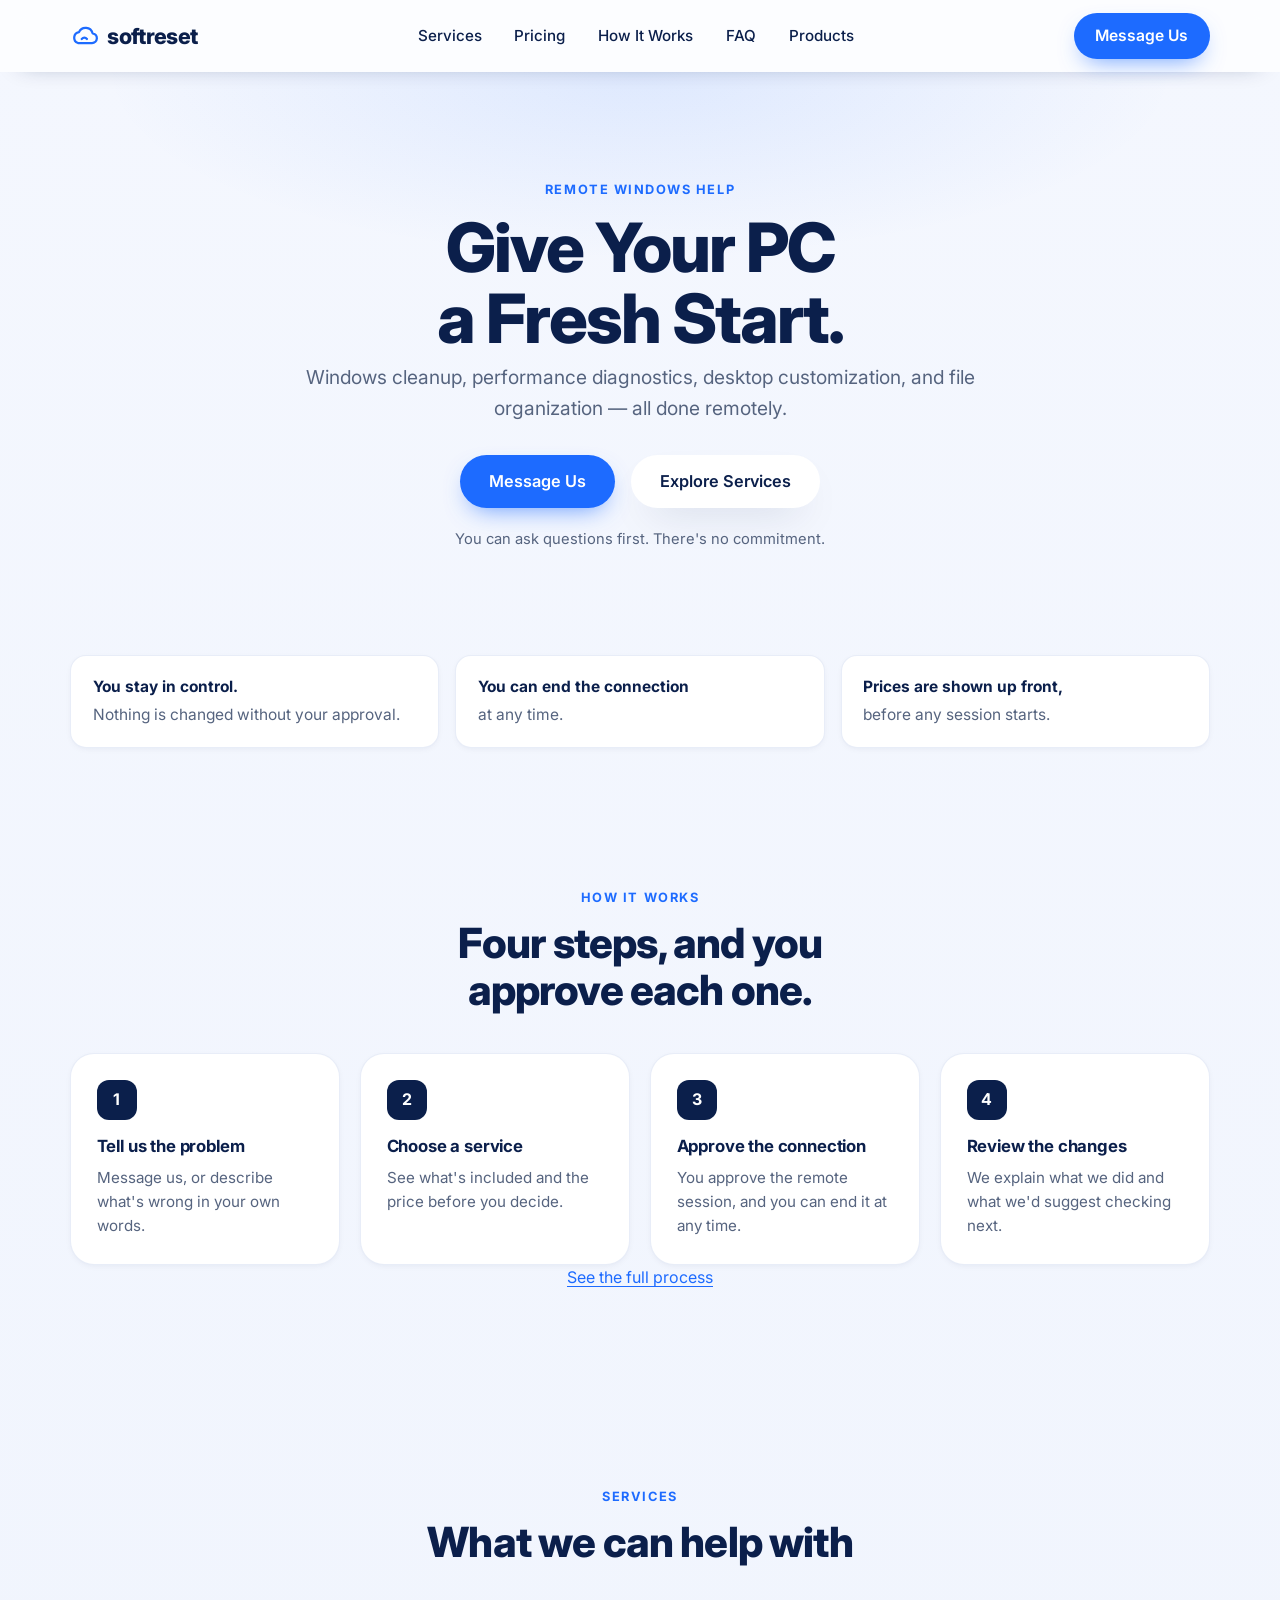
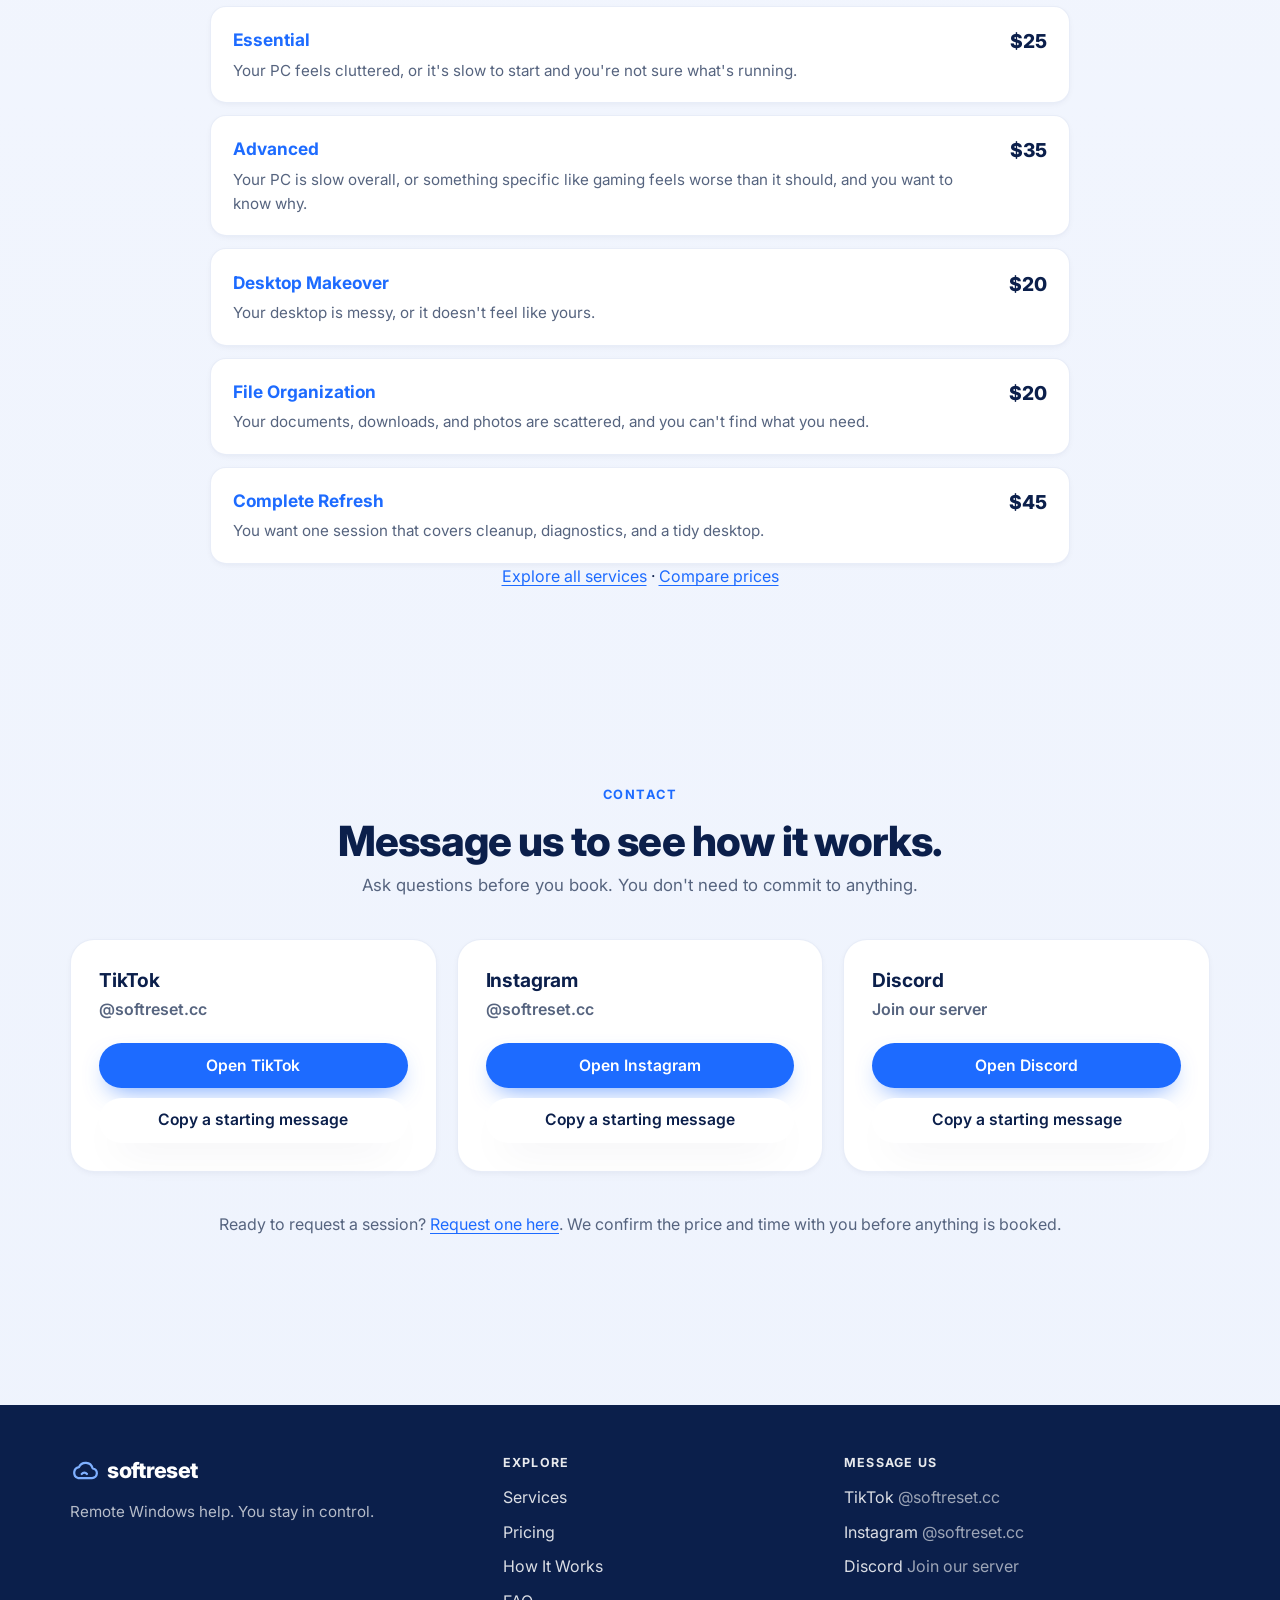
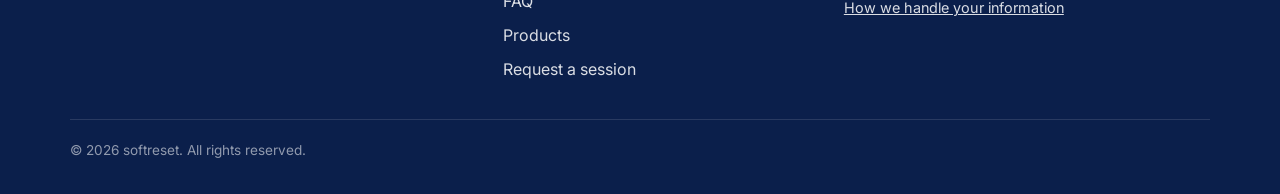
==== index.html @ 60536514 "Add softreset website (static site, pre-launch) Static HTML, CSS, and vanilla JS site with no build " ====
<!DOCTYPE html>
<html lang="en">
<head>
  <meta charset="UTF-8" />
  <meta name="viewport" content="width=device-width, initial-scale=1.0" />
  <title>softreset — Windows Cleanup and Remote PC Help</title>
  <meta name="description" content="Remote Windows cleanup, performance diagnostics, desktop customization, and file organization. You approve every change, and prices are shown before any session." />
  <link rel="canonical" href="https://softreset.cc/" />
  <meta property="og:type" content="website" />
  <meta property="og:title" content="softreset — Windows Cleanup and Remote PC Help" />
  <meta property="og:description" content="Remote Windows cleanup, performance diagnostics, desktop customization, and file organization. You stay in control." />
  <meta property="og:url" content="https://softreset.cc/" />
  <link rel="icon" href="data:image/svg+xml,%3Csvg xmlns='http://www.w3.org/2000/svg' viewBox='0 0 32 32'%3E%3Cpath d='M8.5 23.5h15a5.2 5.2 0 0 0 .6-10.36A7.7 7.7 0 0 0 9.6 11.9a6 6 0 0 0-1.1 11.6Z' fill='none' stroke='%231D6BFF' stroke-width='2.4' stroke-linejoin='round'/%3E%3C/svg%3E" />
  <link rel="preconnect" href="https://fonts.googleapis.com" />
  <link rel="preconnect" href="https://fonts.gstatic.com" crossorigin />
  <link href="https://fonts.googleapis.com/css2?family=Inter:wght@400;500;600;650;700;800&display=swap" rel="stylesheet" />
  <link rel="stylesheet" href="assets/css/styles.css" />
</head>
<body data-page="home">
  <a class="skip-link" href="#main">Skip to content</a>

  <div id="site-header">
    <noscript><nav class="noscript-links" aria-label="Main"><a href="index.html">Home</a> <a href="services.html">Services</a> <a href="pricing.html">Pricing</a> <a href="how-it-works.html">How It Works</a> <a href="faq.html">FAQ</a> <a href="products.html">Products</a> <a href="contact.html">Contact</a></nav></noscript>
  </div>

  <main id="main">
    <!-- ============ HERO ============ -->
    <section class="hero" id="top">
      <div class="container hero-inner">
        <p class="eyebrow">Remote Windows help</p>
        <h1 id="hero-title">Give Your PC a Fresh Start.</h1>
        <p class="lead">Windows cleanup, performance diagnostics, desktop customization, and file organization — all done remotely.</p>
        <div class="hero-ctas">
          <a class="btn btn-primary btn-lg" href="contact.html" data-track="cta_message_us">Message Us</a>
          <a class="btn btn-ghost btn-lg" href="services.html" data-track="cta_explore_services">Explore Services</a>
        </div>
        <p class="hero-note">You can ask questions first. There's no commitment.</p>
      </div>
    </section>

    <!-- ============ TRUST STATEMENTS ============ -->
    <section class="section-tight" aria-label="Our promises">
      <div class="container">
        <ul class="trust-row">
          <li><strong>You stay in control.</strong> Nothing is changed without your approval.</li>
          <li><strong>You can end the connection</strong> at any time.</li>
          <li><strong>Prices are shown up front,</strong> before any session starts.</li>
        </ul>
      </div>
    </section>

    <!-- ============ PROCESS ============ -->
    <section class="section" aria-labelledby="process-title">
      <div class="container">
        <div class="section-head">
          <span class="eyebrow">How it works</span>
          <h2 id="process-title">Four steps, and you approve each one.</h2>
        </div>
        <ol class="step-row">
          <li><span class="num">1</span><h3>Tell us the problem</h3><p>Message us, or describe what's wrong in your own words.</p></li>
          <li><span class="num">2</span><h3>Choose a service</h3><p>See what's included and the price before you decide.</p></li>
          <li><span class="num">3</span><h3>Approve the connection</h3><p>You approve the remote session, and you can end it at any time.</p></li>
          <li><span class="num">4</span><h3>Review the changes</h3><p>We explain what we did and what we'd suggest checking next.</p></li>
        </ol>
        <p class="center"><a href="how-it-works.html">See the full process</a></p>
      </div>
    </section>

    <!-- ============ SERVICES OVERVIEW ============ -->
    <section class="section" aria-labelledby="services-title">
      <div class="container narrow">
        <div class="section-head">
          <span class="eyebrow">Services</span>
          <h2 id="services-title">What we can help with</h2>
        </div>
        <ul class="service-list" id="home-services"></ul>
        <p class="center"><a href="services.html">Explore all services</a> · <a href="pricing.html">Compare prices</a></p>
      </div>
    </section>

    <!-- ============ REVIEWS (hidden until consented reviews exist) ============ -->
    <section class="section" id="reviews" aria-labelledby="reviews-title" hidden>
      <div class="container">
        <div class="section-head">
          <span class="eyebrow">Customer feedback</span>
          <h2 id="reviews-title">What customers said</h2>
          <p>We publish reviews only with the customer's consent. If a session was free or discounted in exchange for feedback, we say so, and we ask for honest feedback, not positive feedback.</p>
        </div>
        <div class="review-grid" id="review-list"></div>
      </div>
    </section>

    <!-- ============ CONTACT ============ -->
    <section class="section" id="contact" aria-labelledby="contact-title">
      <div class="container">
        <div class="section-head">
          <span class="eyebrow">Contact</span>
          <h2 id="contact-title">Message us to see how it works.</h2>
          <p>Ask questions before you book. You don't need to commit to anything.</p>
        </div>
        <div class="channel-grid" data-render="channels"></div>
        <p class="copy-status" id="copy-status" aria-live="polite"></p>
        <p class="center muted">Ready to request a session? <a href="book.html">Request one here</a>. We confirm the price and time with you before anything is booked.</p>
      </div>
    </section>
  </main>

  <div id="site-footer"></div>

  <script src="assets/js/config.js"></script>
  <script src="assets/js/common.js"></script>
  <script src="assets/js/site.js"></script>
</body>
</html>
---- assets/css/styles.css ----
/* ==========================================================
   softreset — styles
   Plain CSS, no build step. Sections follow the order the
   pages use them: base, buttons, header, content, booking,
   products, footer, responsive rules, accessibility rules.
   ========================================================== */

:root {
  --navy: #0b1f4b;
  --navy-soft: #24396b;
  --blue: #1d6bff;
  --blue-dark: #1556d6;
  --blue-tint: #e8f0ff;
  --bg: #eef3fd;
  --surface: #ffffff;
  --muted: #56647f;
  --line: #d9e2f4;
  --success-bg: #e6f7ee;
  --success-ink: #14532d;
  --success-line: #b7e4c7;
  --warn-ink: #7a4a00;
  --danger: #b42318;
  --radius-lg: 24px;
  --radius-md: 16px;
  --shadow-sm: 0 2px 8px -4px rgba(11, 31, 75, 0.12);
  --shadow-md: 0 18px 40px -20px rgba(11, 31, 75, 0.25);
  --font: "Inter", system-ui, -apple-system, "Segoe UI", Roboto, Helvetica, Arial, sans-serif;
  /* Motion vocabulary. Ease-out for things entering or responding; ease-in-out for things moving between places. */
  --ease-out: cubic-bezier(0.23, 1, 0.32, 1);
  --ease-in-out: cubic-bezier(0.77, 0, 0.175, 1);
}

/* ---------- Base ---------- */

*,
*::before,
*::after {
  box-sizing: border-box;
}

[hidden] {
  display: none !important;
}

html {
  scroll-behavior: smooth;
  scroll-padding-top: 96px;
}

body {
  margin: 0;
  min-height: 100vh;
  font-family: var(--font);
  color: var(--navy);
  line-height: 1.6;
  -webkit-font-smoothing: antialiased;
  font-optical-sizing: auto;
  background:
    radial-gradient(1200px 600px at 50% -10%, #ffffff 0%, transparent 60%),
    linear-gradient(180deg, #f4f7fe 0%, var(--bg) 100%);
}

img,
svg {
  display: block;
  max-width: 100%;
}

a {
  color: inherit;
}

main a:not(.btn) {
  color: var(--blue);
  text-underline-offset: 3px;
}

/* Tracking and leading are set per size: large type tightens, small type stays open. */
h1,
h2,
h3 {
  margin: 0 0 0.5rem;
  text-wrap: balance;
}

h1 {
  font-size: clamp(2.5rem, 6vw, 4.25rem);
  font-weight: 800;
  line-height: 1.04;
  letter-spacing: -0.03em;
}

h2 {
  font-size: clamp(1.8rem, 3.6vw, 2.6rem);
  font-weight: 800;
  line-height: 1.12;
  letter-spacing: -0.02em;
}

h3 {
  font-size: 1.2rem;
  font-weight: 700;
  line-height: 1.3;
  letter-spacing: -0.01em;
}

p {
  margin: 0 0 1rem;
}

.container {
  width: min(1140px, calc(100% - 2.5rem));
  margin-inline: auto;
}

.narrow {
  max-width: 860px;
}

.center {
  text-align: center;
}

.section {
  padding: clamp(3.5rem, 8vw, 5.5rem) 0;
}

.section-tight {
  padding: clamp(2rem, 5vw, 3rem) 0;
}

.section-head {
  text-align: center;
  max-width: 640px;
  margin: 0 auto 2.5rem;
}

.section-head p {
  color: var(--muted);
  font-size: 1.05rem;
}

.eyebrow {
  display: inline-block;
  font-size: 0.8rem;
  font-weight: 700;
  letter-spacing: 0.12em;
  text-transform: uppercase;
  color: var(--blue);
  margin-bottom: 0.75rem;
}

.lead {
  font-size: clamp(1.05rem, 1.6vw, 1.2rem);
  color: var(--muted);
  max-width: 44rem;
}

.muted {
  color: var(--muted);
}

.muted-inline {
  font-weight: 400;
  opacity: 0.7;
}

.visually-hidden {
  position: absolute !important;
  width: 1px;
  height: 1px;
  padding: 0;
  margin: -1px;
  overflow: hidden;
  clip: rect(0, 0, 0, 0);
  white-space: nowrap;
  border: 0;
}

.skip-link {
  position: absolute;
  left: -999px;
  top: 0;
  background: var(--navy);
  color: #fff;
  padding: 0.5rem 1rem;
  z-index: 100;
}

.skip-link:focus {
  left: 1rem;
  top: 1rem;
}

:focus-visible {
  outline: 3px solid rgba(29, 107, 255, 0.45);
  outline-offset: 3px;
  border-radius: 8px;
}

.noscript-links {
  display: flex;
  flex-wrap: wrap;
  gap: 0.5rem 1rem;
  padding: 1rem 1.25rem;
  background: #fff;
  border-bottom: 1px solid var(--line);
}

.noscript-links a {
  color: var(--blue);
  font-weight: 600;
}

.draft-flag {
  display: inline-block;
  padding: 0.15rem 0.55rem;
  border-radius: 6px;
  background: #fff4d1;
  color: var(--warn-ink);
  border: 1px dashed #c98a12;
  font-size: 0.82rem;
  font-weight: 700;
  letter-spacing: 0.02em;
}

/* ---------- Buttons ---------- */

.btn {
  display: inline-flex;
  align-items: center;
  justify-content: center;
  gap: 0.55rem;
  max-width: 100%;
  padding: 0.8rem 1.35rem;
  border: 0;
  border-radius: 999px;
  font: inherit;
  font-weight: 600;
  font-size: 0.98rem;
  line-height: 1.25;
  text-align: center;
  text-decoration: none;
  white-space: nowrap;
  cursor: pointer;
  transition: background 0.2s, transform 0.15s, box-shadow 0.2s;
}

/* Lift only where a real hover exists. On touch screens a tap would leave the button stuck lifted. */
@media (hover: hover) and (pointer: fine) {
  .btn:hover {
    transform: translateY(-1px);
  }
}

/* Press feedback happens on pointer-down, not on release. */
.btn:active:not(:disabled) {
  transform: scale(0.97);
  transition-duration: 0.1s;
}

.btn:disabled {
  opacity: 0.6;
  cursor: not-allowed;
  transform: none;
}

.btn-primary {
  background: var(--blue);
  color: #fff;
  box-shadow: 0 10px 24px -10px rgba(29, 107, 255, 0.7);
}

.btn-primary:hover {
  background: var(--blue-dark);
}

.btn-dark {
  background: var(--navy);
  color: #fff;
}

.btn-dark:hover {
  background: var(--navy-soft);
}

.btn-ghost {
  background: #fff;
  color: var(--navy);
  box-shadow: var(--shadow-md);
}

.btn-ghost:hover {
  box-shadow: 0 22px 44px -22px rgba(11, 31, 75, 0.35);
}

.btn-lg {
  padding: 1rem 1.8rem;
  font-size: 1.02rem;
}

.btn-block {
  width: 100%;
}

.badge {
  display: inline-block;
  background: var(--blue);
  color: #fff;
  font-size: 0.72rem;
  font-weight: 700;
  letter-spacing: 0.06em;
  text-transform: uppercase;
  padding: 0.3rem 0.65rem;
  border-radius: 999px;
}

.actions-row {
  display: flex;
  flex-wrap: wrap;
  gap: 0.75rem;
  justify-content: center;
  margin: 1.5rem 0 0;
}

/* ---------- Header ---------- */

.site-header {
  position: sticky;
  top: 0;
  z-index: 50;
  backdrop-filter: saturate(1.4) blur(12px);
  -webkit-backdrop-filter: saturate(1.4) blur(12px);
  background: rgba(255, 255, 255, 0.72);
  /* A soft edge where the header meets content, instead of a hard line. */
  box-shadow: 0 12px 24px -22px rgba(11, 31, 75, 0.45);
}

.nav-wrap {
  display: flex;
  align-items: center;
  gap: 1.5rem;
  min-height: 72px;
}

.logo {
  display: inline-flex;
  align-items: center;
  gap: 0.45rem;
  text-decoration: none;
  font-weight: 800;
  font-size: 1.35rem;
  letter-spacing: -0.03em;
  color: var(--navy);
}

.logo svg {
  color: var(--blue);
}

.site-nav {
  display: flex;
  align-items: center;
  gap: 0.25rem;
  margin-inline: auto;
}

/* Scoped to plain links so button styles inside the nav keep their own colours. */
.site-nav > a:not(.btn) {
  padding: 0.5rem 0.9rem;
  border-radius: 999px;
  text-decoration: none;
  font-weight: 500;
  font-size: 0.95rem;
  color: var(--navy);
}

.site-nav > a:not(.btn):hover {
  background: rgba(29, 107, 255, 0.07);
}

.site-nav > a.is-active {
  background: var(--blue-tint);
  color: var(--blue);
}

.mobile-only {
  display: none;
}

.nav-toggle {
  display: none;
  margin-left: auto;
  width: 44px;
  height: 44px;
  padding: 0;
  border-radius: 12px;
  border: 1px solid var(--line);
  background: #fff;
  cursor: pointer;
  place-items: center;
  color: var(--navy);
}

.nav-toggle {
  transition: transform 100ms ease-out;
}

.nav-toggle:active {
  transform: scale(0.94);
}

.nav-toggle svg {
  width: 22px;
  height: 22px;
}

.nav-toggle .icon-close {
  display: none;
}

.nav-toggle[aria-expanded="true"] .icon-open {
  display: none;
}

.nav-toggle[aria-expanded="true"] .icon-close {
  display: block;
}

/* ---------- Hero ---------- */

.hero {
  position: relative;
  overflow: hidden;
  padding: clamp(3.5rem, 9vw, 6.5rem) 0 clamp(2.5rem, 5vw, 3.5rem);
}

.hero::before {
  content: "";
  position: absolute;
  inset: 0;
  pointer-events: none;
  background: radial-gradient(60% 50% at 50% 0%, rgba(29, 107, 255, 0.1), transparent 70%);
}

.hero-inner {
  position: relative;
  max-width: 900px;
  text-align: center;
}

.hero h1 {
  max-width: 16ch;
  margin-inline: auto;
}

.hero .lead {
  margin: 0 auto 2rem;
}

.hero-ctas {
  display: flex;
  flex-wrap: wrap;
  gap: 1rem;
  justify-content: center;
}

.hero-note {
  margin: 1.25rem 0 0;
  font-size: 0.92rem;
  color: var(--muted);
}

.page-hero {
  padding: clamp(3rem, 7vw, 4.75rem) 0 clamp(1.5rem, 3vw, 2.25rem);
}

.page-hero h1 {
  font-size: clamp(2.2rem, 5vw, 3.4rem);
  max-width: 22ch;
}

.jump-links {
  list-style: none;
  display: flex;
  flex-wrap: wrap;
  gap: 0.5rem;
  margin: 1.5rem 0 0;
  padding: 0;
}

.jump-links a {
  display: inline-block;
  padding: 0.45rem 0.9rem;
  border-radius: 999px;
  background: #fff;
  border: 1px solid var(--line);
  text-decoration: none;
  font-weight: 600;
  font-size: 0.92rem;
  color: var(--navy);
}

.jump-links a:hover {
  border-color: #b8ccf5;
  color: var(--blue);
}

/* Landing page trust line */
.trust-pill {
  display: inline-flex;
  align-items: center;
  gap: 0.5rem;
  margin: 0 auto 1.75rem;
  padding: 0.55rem 1rem;
  border-radius: 999px;
  background: #fff;
  border: 1px solid var(--line);
  font-weight: 600;
  font-size: 0.95rem;
  color: var(--navy);
}

.trust-pill::before {
  content: "";
  width: 8px;
  height: 8px;
  border-radius: 50%;
  background: var(--blue);
  flex: none;
}

/* ---------- Trust, steps, process ---------- */

.trust-row {
  list-style: none;
  margin: 0;
  padding: 0;
  display: grid;
  grid-template-columns: repeat(3, minmax(0, 1fr));
  gap: 1rem;
}

.trust-row li {
  padding: 1.2rem 1.35rem;
  background: var(--surface);
  border-radius: var(--radius-md);
  border: 1px solid rgba(217, 226, 244, 0.6);
  box-shadow: var(--shadow-sm);
  color: var(--muted);
  font-size: 0.97rem;
}

.trust-row strong {
  display: block;
  color: var(--navy);
  margin-bottom: 0.15rem;
}

.num {
  width: 40px;
  height: 40px;
  flex: none;
  border-radius: 12px;
  background: var(--navy);
  color: #fff;
  display: grid;
  place-items: center;
  font-weight: 700;
  margin-bottom: 1rem;
}

.step-row {
  list-style: none;
  margin: 0;
  padding: 0;
  display: grid;
  grid-template-columns: repeat(auto-fit, minmax(210px, 1fr));
  gap: 1.25rem;
}

.step-row li {
  padding: 1.6rem;
  background: var(--surface);
  border-radius: var(--radius-lg);
  border: 1px solid rgba(217, 226, 244, 0.6);
  box-shadow: var(--shadow-sm);
}

.step-row h3 {
  font-size: 1.05rem;
}

.step-row p {
  margin: 0;
  color: var(--muted);
  font-size: 0.95rem;
}

.process-list {
  list-style: none;
  margin: 0;
  padding: 0;
  display: grid;
  gap: 1rem;
}

.process-list li {
  display: flex;
  align-items: flex-start;
  gap: 1.1rem;
  padding: 1.4rem 1.5rem;
  background: var(--surface);
  border-radius: var(--radius-lg);
  border: 1px solid rgba(217, 226, 244, 0.6);
  box-shadow: var(--shadow-sm);
}

.process-list .num {
  margin: 0;
}

.process-list h3 {
  margin-bottom: 0.3rem;
}

.process-list p {
  margin: 0;
  color: var(--muted);
}

.phase-grid {
  display: grid;
  grid-template-columns: repeat(3, minmax(0, 1fr));
  gap: 1.25rem;
}

/* ---------- Cards and lists ---------- */

.card {
  background: var(--surface);
  border-radius: var(--radius-lg);
  padding: 1.75rem;
  box-shadow: var(--shadow-sm);
  border: 1px solid rgba(217, 226, 244, 0.6);
}

.card > h2 {
  font-size: 1.45rem;
}

.two-col {
  display: grid;
  grid-template-columns: repeat(2, minmax(0, 1fr));
  gap: 1.25rem;
}

.checks {
  list-style: none;
  padding: 0;
  margin: 1rem 0 0;
  display: grid;
  gap: 0.6rem;
}

.checks li {
  position: relative;
  padding-left: 1.6rem;
  color: var(--muted);
  font-size: 0.97rem;
}

.checks li::before {
  content: "";
  position: absolute;
  left: 0.15rem;
  top: 0.45em;
  width: 0.5rem;
  height: 0.9rem;
  border-right: 2.5px solid var(--blue);
  border-bottom: 2.5px solid var(--blue);
  transform: rotate(45deg);
}

.notice {
  background: var(--surface);
  border-radius: var(--radius-lg);
  padding: clamp(1.5rem, 3vw, 2.25rem);
  box-shadow: var(--shadow-sm);
  border: 1px solid rgba(217, 226, 244, 0.6);
  border-left: 5px solid var(--blue);
}

.notice h2 {
  font-size: 1.5rem;
}

.notice h3 {
  font-size: 1.15rem;
}

.notice p:last-child {
  margin-bottom: 0;
}

.notice .checks {
  margin-top: 0.75rem;
}

.notice-spaced {
  margin-top: 1.5rem;
}

.notice-warn {
  border-left-color: #b7791f;
  background: #fffaf0;
}

.prose .checks li {
  color: var(--navy);
}

.prose h2 {
  font-size: 1.7rem;
}

.cta-band {
  background: linear-gradient(135deg, var(--navy) 0%, #1a3a7a 100%);
  color: #fff;
  border-radius: var(--radius-lg);
  padding: clamp(2rem, 5vw, 3.5rem);
  text-align: center;
  box-shadow: var(--shadow-md);
}

.cta-band h2 {
  color: #fff;
}

.cta-band p {
  color: rgba(255, 255, 255, 0.82);
  margin-inline: auto;
  max-width: 36rem;
}

.cta-band .btn-primary {
  margin-top: 0.5rem;
}

.empty-state {
  grid-column: 1 / -1;
  text-align: center;
}

/* ---------- Services ---------- */

.service-list {
  list-style: none;
  margin: 0;
  padding: 0;
  display: grid;
  gap: 0.75rem;
}

.service-row {
  display: flex;
  justify-content: space-between;
  align-items: flex-start;
  gap: 1.25rem;
  padding: 1.2rem 1.4rem;
  background: var(--surface);
  border-radius: var(--radius-md);
  border: 1px solid rgba(217, 226, 244, 0.6);
  box-shadow: var(--shadow-sm);
}

.service-row p {
  margin: 0.3rem 0 0;
  font-size: 0.95rem;
}

.service-row .service-price {
  margin: 0;
  font-weight: 800;
  font-size: 1.2rem;
  white-space: nowrap;
}

.service-name {
  font-weight: 700;
  font-size: 1.08rem;
  text-decoration: none;
  color: var(--navy);
}

.service-name:hover {
  color: var(--blue);
  text-decoration: underline;
}

.service-detail {
  display: grid;
  grid-template-columns: minmax(0, 1fr) minmax(0, 1.1fr);
  gap: 2.5rem;
  padding: 2.75rem 0;
  border-top: 1px solid var(--line);
  scroll-margin-top: 96px;
}

.service-detail:first-child {
  border-top: 0;
  padding-top: 1rem;
}

.service-detail h2 {
  font-size: clamp(1.7rem, 3vw, 2.2rem);
}

.service-price-tag {
  margin: 0 0 0.5rem;
  font-size: 1.35rem;
  font-weight: 800;
  color: var(--blue);
  letter-spacing: -0.01em;
}

.service-summary {
  font-size: 1.08rem;
  color: var(--navy);
}

.service-work h3 {
  font-size: 1.05rem;
  margin: 0;
}

.service-note {
  margin: 1rem 0 0;
  padding: 0.9rem 1.1rem;
  background: var(--blue-tint);
  border-radius: 12px;
  font-size: 0.93rem;
  color: var(--navy);
}

.service-actions {
  display: flex;
  flex-wrap: wrap;
  gap: 0.75rem;
  margin-top: 1.5rem;
}

/* ---------- Pricing ---------- */

/* Five cards: three across on desktop (3 + 2, centred), two across on tablet, one on phone. */
.price-grid {
  display: flex;
  flex-wrap: wrap;
  justify-content: center;
  gap: 1.25rem;
  align-items: stretch;
}

.price-card {
  display: flex;
  flex-direction: column;
  flex: 0 1 100%;
  min-width: 0;
}

@media (min-width: 760px) {
  .price-card {
    flex-basis: calc((100% - 1.25rem) / 2);
  }
}

@media (min-width: 1040px) {
  .price-card {
    flex-basis: calc((100% - 2.5rem) / 3);
  }
}

.price-card h3 {
  margin: 0;
}

.price {
  margin: 0.25rem 0 0.5rem;
  font-size: 2.4rem;
  font-weight: 800;
  letter-spacing: -0.03em;
}

.price-best {
  margin: 0.75rem 0 0;
  font-size: 0.93rem;
  color: var(--muted);
}

.price-includes-label {
  margin: 1.25rem 0 0;
  font-size: 0.78rem;
  font-weight: 700;
  letter-spacing: 0.08em;
  text-transform: uppercase;
  color: var(--muted);
}

.price-card .checks {
  margin-top: 0.6rem;
}

.price-card .service-note {
  margin-top: 1rem;
}

.price-actions {
  display: grid;
  gap: 0.6rem;
  margin-top: auto;
  padding-top: 1.5rem;
}

.table-wrap {
  overflow-x: auto;
  background: var(--surface);
  border-radius: var(--radius-lg);
  border: 1px solid rgba(217, 226, 244, 0.6);
  box-shadow: var(--shadow-sm);
}

table.compare {
  width: 100%;
  min-width: 680px;
  border-collapse: collapse;
  font-size: 0.95rem;
}

.compare th,
.compare td {
  padding: 1rem 0.9rem;
  border-bottom: 1px solid var(--line);
  text-align: center;
  vertical-align: middle;
}

.compare thead th {
  font-weight: 700;
  font-size: 0.92rem;
  line-height: 1.3;
  color: var(--navy);
}

.compare tbody th {
  text-align: left;
  font-weight: 600;
  color: var(--navy);
}

.compare .th-price {
  display: block;
  margin-top: 0.2rem;
  font-weight: 500;
  font-size: 0.85rem;
  color: var(--muted);
}

.compare .yes {
  display: inline-block;
  padding: 0.2rem 0.6rem;
  border-radius: 999px;
  background: var(--success-bg);
  color: var(--success-ink);
  font-weight: 700;
  font-size: 0.82rem;
}

.compare .no {
  color: var(--muted);
}

.compare-note {
  margin: 1.25rem 0 0;
  max-width: 44rem;
  color: var(--muted);
}

.pricing-note {
  text-align: center;
  color: var(--muted);
  margin: 1.75rem 0 0;
  font-size: 0.95rem;
}

/* ---------- FAQ ---------- */

.faq {
  max-width: 820px;
  margin-inline: auto;
}

.faq details {
  background: var(--surface);
  border-radius: var(--radius-md);
  padding: 1.1rem 1.4rem;
  margin-bottom: 0.75rem;
  box-shadow: var(--shadow-sm);
  border: 1px solid rgba(217, 226, 244, 0.6);
}

.faq summary {
  cursor: pointer;
  font-weight: 650;
  font-size: 1.05rem;
  list-style: none;
  display: flex;
  justify-content: space-between;
  align-items: center;
  gap: 1rem;
}

.faq summary::-webkit-details-marker {
  display: none;
}

.faq summary::after {
  content: "+";
  font-size: 1.5rem;
  line-height: 1;
  color: var(--blue);
  transition: transform 0.2s;
}

.faq details[open] summary::after {
  transform: rotate(45deg);
}

.faq details p {
  margin: 0.75rem 0 0;
  color: var(--muted);
}

/* ---------- Channels and copy buttons ---------- */

.channel-grid {
  display: grid;
  grid-template-columns: repeat(auto-fit, minmax(240px, 1fr));
  gap: 1.25rem;
}

.channel-card {
  background: var(--surface);
  border-radius: var(--radius-lg);
  padding: 1.75rem;
  box-shadow: var(--shadow-sm);
  border: 1px solid rgba(217, 226, 244, 0.6);
}

.channel-card h3 {
  margin-bottom: 0.25rem;
}

.channel-card .handle {
  margin: 0 0 1.25rem;
  font-weight: 600;
  color: var(--muted);
  overflow-wrap: anywhere;
}

.channel-actions {
  display: grid;
  gap: 0.6rem;
}

.copy-status {
  min-height: 1.5em;
  margin: 1rem 0 0;
  text-align: center;
  font-weight: 600;
  color: var(--success-ink);
}

/* ---------- Reviews (hidden until consented reviews exist) ---------- */

.review-grid {
  display: grid;
  grid-template-columns: repeat(auto-fit, minmax(260px, 1fr));
  gap: 1.25rem;
}

.review-card {
  margin: 0;
  padding: 1.75rem;
  background: var(--surface);
  border-radius: var(--radius-lg);
  border: 1px solid rgba(217, 226, 244, 0.6);
  box-shadow: var(--shadow-sm);
}

.review-card blockquote {
  margin: 0 0 1rem;
  font-size: 1.05rem;
  color: var(--navy);
}

.review-card figcaption {
  font-weight: 600;
  font-size: 0.92rem;
  color: var(--muted);
}

.review-disclosure {
  margin: 0.6rem 0 0;
  font-size: 0.85rem;
  font-style: italic;
  color: var(--muted);
}

/* ---------- Booking (request a session) ---------- */

.book-page {
  padding-bottom: 4rem;
}

.banner {
  border-radius: var(--radius-md);
  padding: 1rem 1.25rem;
  margin-bottom: 1.5rem;
  font-weight: 500;
}

.banner.is-success {
  background: var(--success-bg);
  color: var(--success-ink);
  border: 1px solid var(--success-line);
}

.banner:focus {
  outline: none;
}

.book-layout {
  display: grid;
  grid-template-columns: minmax(0, 1fr) 320px;
  gap: 1.75rem;
  align-items: start;
}

.book-form {
  display: grid;
  gap: 1.25rem;
  min-width: 0;
}

.step-box {
  min-width: 0;
  margin: 0;
  padding: 1.5rem;
  background: var(--surface);
  border: 1px solid rgba(217, 226, 244, 0.6);
  border-radius: var(--radius-lg);
  box-shadow: var(--shadow-sm);
}

.step-box legend {
  display: flex;
  align-items: center;
  gap: 0.6rem;
  padding: 0 0.4rem;
  margin-bottom: 1rem;
  font-weight: 700;
  font-size: 1.1rem;
}

.step-box legend .num {
  width: 30px;
  height: 30px;
  font-size: 0.9rem;
  border-radius: 10px;
  margin: 0;
}

.legend-note {
  font-weight: 500;
  font-size: 0.9rem;
  color: var(--muted);
}

.opt-grid {
  display: grid;
  grid-template-columns: repeat(auto-fit, minmax(240px, 1fr));
  gap: 0.75rem;
}

.opt {
  position: relative;
  display: flex;
  flex-direction: column;
  gap: 0.25rem;
  text-align: left;
  font: inherit;
  color: var(--navy);
  background: #fff;
  border: 2px solid var(--line);
  border-radius: var(--radius-md);
  padding: 1rem 1.1rem;
  cursor: pointer;
  transition: border-color 0.2s, box-shadow 0.2s, transform 0.1s;
}

.opt:hover {
  border-color: #b8ccf5;
}

.opt:active {
  transform: scale(0.98);
}

.opt[aria-pressed="true"] {
  border-color: var(--blue);
  box-shadow: 0 0 0 4px rgba(29, 107, 255, 0.12);
}

.opt-top {
  display: flex;
  justify-content: space-between;
  align-items: baseline;
  gap: 0.5rem;
}

.opt-price {
  font-weight: 800;
}

.opt-meta {
  font-size: 0.9rem;
  color: var(--muted);
}

.date-strip {
  display: flex;
  gap: 0.6rem;
  overflow-x: auto;
  padding: 0.25rem 0.15rem 0.75rem;
}

.time-grid {
  display: grid;
  grid-template-columns: repeat(auto-fill, minmax(110px, 1fr));
  gap: 0.6rem;
}

.chip {
  flex: none;
  display: flex;
  flex-direction: column;
  align-items: center;
  min-width: 92px;
  padding: 0.7rem 0.8rem;
  font: inherit;
  color: var(--navy);
  background: #fff;
  border: 2px solid var(--line);
  border-radius: var(--radius-md);
  cursor: pointer;
  transition: border-color 0.2s, background 0.2s, transform 0.1s;
}

.chip:hover {
  border-color: #b8ccf5;
}

.chip:active {
  transform: scale(0.97);
}

.chip-dow {
  font-size: 0.78rem;
  text-transform: uppercase;
  letter-spacing: 0.06em;
  color: var(--muted);
  font-weight: 600;
}

.chip-date {
  font-weight: 700;
}

.chip[aria-pressed="true"] {
  background: var(--blue);
  border-color: var(--blue);
  color: #fff;
}

.chip[aria-pressed="true"] .chip-dow {
  color: rgba(255, 255, 255, 0.85);
}

.chip-time {
  min-width: 0;
  flex-direction: row;
  justify-content: center;
  font-weight: 600;
}

.hint {
  margin: 0.75rem 0 0;
  font-size: 0.9rem;
  color: var(--muted);
  letter-spacing: 0.01em;
}

.field-grid {
  display: grid;
  grid-template-columns: 1fr 1fr;
  gap: 0 1rem;
}

.field {
  display: grid;
  gap: 0.4rem;
  margin-bottom: 1rem;
}

.field-label {
  font-weight: 600;
  font-size: 0.92rem;
}

.field label {
  font-weight: 600;
  font-size: 0.92rem;
}

.field input,
.field select,
.field textarea {
  width: 100%;
  font: inherit;
  color: var(--navy);
  padding: 0.8rem 0.95rem;
  border: 1.5px solid var(--line);
  border-radius: 12px;
  background: #fbfcff;
}

.field input:focus,
.field select:focus,
.field textarea:focus {
  outline: none;
  border-color: var(--blue);
  background: #fff;
  box-shadow: 0 0 0 4px rgba(29, 107, 255, 0.14);
}

.field textarea {
  resize: vertical;
}

.check {
  display: flex;
  align-items: flex-start;
  gap: 0.6rem;
  font-size: 0.93rem;
  color: var(--muted);
}

.check input {
  width: 18px;
  height: 18px;
  margin-top: 0.3rem;
  accent-color: var(--blue);
}

.form-footer {
  display: flex;
  flex-direction: column;
  align-items: flex-end;
  gap: 0.75rem;
}

.error {
  margin: 0;
  color: var(--danger);
  font-weight: 600;
}

.fine {
  font-size: 0.85rem;
  color: var(--muted);
  margin: 0;
  letter-spacing: 0.01em;
}

.summary {
  position: sticky;
  top: 96px;
}

.summary h2 {
  font-size: 1.4rem;
}

.summary dl {
  display: grid;
  grid-template-columns: auto 1fr;
  gap: 0.75rem 1rem;
  margin: 1.25rem 0;
}

.summary dt {
  color: var(--muted);
}

.summary dd {
  margin: 0;
  font-weight: 600;
  text-align: right;
}

.summary .total {
  display: flex;
  justify-content: space-between;
  align-items: baseline;
  gap: 1rem;
  margin: 0.5rem 0 0;
  padding-top: 0.75rem;
  border-top: 1px dashed var(--line);
  font-weight: 700;
  font-size: 1.1rem;
}

/* Result panel. Spans the full grid row and is shown after submitting. */
.outcome {
  grid-column: 1 / -1;
  padding: clamp(1.5rem, 3vw, 2rem);
  background: var(--surface);
  border-radius: var(--radius-lg);
  border: 1px solid var(--line);
  border-left: 5px solid var(--blue);
  box-shadow: var(--shadow-md);
  scroll-margin-top: 96px;
}

.outcome:focus:not(:focus-visible) {
  outline: none;
}

/* One-shot entrances for the result panel and the success banner. Not gesture-driven, so a keyframe is fine. */
.outcome:not([hidden]),
.banner.is-success:not([hidden]) {
  animation: enter-up 220ms var(--ease-out) both;
}

@keyframes enter-up {
  from {
    opacity: 0;
    transform: translateY(8px);
  }
}

@keyframes fade-in {
  from {
    opacity: 0;
  }
}

.outcome h2 {
  font-size: 1.6rem;
}

.outcome-body {
  max-width: 44rem;
  font-size: 1.02rem;
  color: var(--navy);
}

.outcome.is-received {
  border-left-color: #1f9d55;
  background: var(--success-bg);
}

.outcome.is-ready {
  border-left-color: var(--blue);
}

.outcome.is-failed {
  border-left-color: var(--danger);
  background: #fff5f4;
}

.outcome .field {
  margin: 1.25rem 0 0;
}

.outcome .message-box {
  width: 100%;
  font: inherit;
  font-size: 0.95rem;
  line-height: 1.55;
  color: var(--navy);
  background: #f7f9fe;
  border: 1.5px solid var(--line);
  border-radius: 12px;
  padding: 0.9rem 1rem;
  resize: vertical;
}

.outcome-actions {
  display: flex;
  flex-wrap: wrap;
  gap: 0.75rem;
  margin-top: 1rem;
}

.outcome .copy-status {
  margin-top: 0.75rem;
  min-height: 0;
  text-align: left;
}

/* ---------- Products ---------- */

.product-grid {
  display: grid;
  grid-template-columns: repeat(auto-fit, minmax(260px, 1fr));
  gap: 1.25rem;
  align-items: stretch;
}

.product-card {
  display: flex;
  flex-direction: column;
  padding: 0;
  overflow: hidden;
}

.product-media {
  position: relative;
  aspect-ratio: 16 / 10;
  display: grid;
  place-items: center;
  background: linear-gradient(135deg, #e8f0ff 0%, #cfdfff 100%);
}

.product-media img {
  width: 100%;
  height: 100%;
  object-fit: cover;
}

.product-media .badge {
  position: absolute;
  top: 12px;
  left: 12px;
}

.product-initial {
  font-size: 3.5rem;
  font-weight: 800;
  color: var(--blue);
  opacity: 0.85;
}

.product-body {
  display: flex;
  flex-direction: column;
  flex: 1;
  padding: 1.5rem;
}

.product-type {
  font-size: 0.78rem;
  font-weight: 600;
  letter-spacing: 0.06em;
  text-transform: uppercase;
  color: var(--muted);
}

.product-body h3 {
  margin-top: 0.35rem;
}

.product-body > p {
  font-size: 0.97rem;
}

.product-buy {
  margin-top: auto;
  padding-top: 1rem;
  display: flex;
  align-items: center;
  justify-content: space-between;
  gap: 1rem;
  flex-wrap: wrap;
}

.product-buy .price {
  margin: 0;
  font-size: 1.9rem;
}

.sold-out {
  margin: 0;
  padding: 0.4rem 0.85rem;
  border-radius: 999px;
  background: #eef0f5;
  color: var(--muted);
  font-weight: 700;
  font-size: 0.9rem;
}

.shipping-note {
  display: inline-flex;
  align-items: center;
  gap: 0.5rem;
  margin: 0 0 1.25rem;
  padding: 0.5rem 0.9rem;
  border-radius: 999px;
  background: #fff;
  border: 1px solid var(--line);
  font-size: 0.92rem;
  font-weight: 500;
  color: var(--navy);
}

.shipping-note::before {
  content: "";
  width: 8px;
  height: 8px;
  border-radius: 50%;
  background: var(--blue);
  flex: none;
}

.ship-line {
  margin: 0.6rem 0 0;
  font-size: 0.88rem;
  font-weight: 600;
  color: var(--blue);
}

/* ---------- Footer ---------- */

.site-footer {
  margin-top: 4rem;
  padding: 3rem 0 2rem;
  background: var(--navy);
  color: rgba(255, 255, 255, 0.75);
}

.site-footer .logo {
  color: #fff;
}

.site-footer .logo svg {
  color: #7fb0ff;
}

.footer-grid {
  display: grid;
  grid-template-columns: 1.3fr 1fr 1.2fr;
  gap: 2.25rem;
}

.footer-grid .logo {
  margin-bottom: 0.75rem;
}

.footer-tagline {
  margin: 0;
  max-width: 22rem;
  font-size: 0.95rem;
  color: rgba(255, 255, 255, 0.7);
}

.footer-h {
  margin: 0 0 0.75rem;
  font-size: 0.78rem;
  font-weight: 700;
  letter-spacing: 0.1em;
  text-transform: uppercase;
  color: rgba(255, 255, 255, 0.9);
}

.footer-links {
  list-style: none;
  padding: 0;
  margin: 0;
  display: grid;
  gap: 0.55rem;
}

.footer-links a {
  text-decoration: none;
  color: rgba(255, 255, 255, 0.85);
  overflow-wrap: anywhere;
}

.footer-links a:hover,
.footer-links a:focus-visible {
  color: #fff;
  text-decoration: underline;
}

.footer-small {
  margin: 1rem 0 0;
  font-size: 0.9rem;
}

.footer-small a {
  color: rgba(255, 255, 255, 0.85);
}

.site-footer .fine-print {
  margin: 2.25rem 0 0;
  padding-top: 1.25rem;
  border-top: 1px solid rgba(255, 255, 255, 0.12);
  font-size: 0.85rem;
  color: rgba(255, 255, 255, 0.55);
}

/* ---------- Responsive ---------- */

/* Navigation collapses to a menu button below 1040px. */
@media (max-width: 1040px) {
  .nav-toggle {
    display: grid;
  }

  .nav-cta {
    display: none;
  }

  /* The menu stays in layout and fades and slides in from the menu button. Closing runs the same path in reverse.
     Visibility is delayed on close, so the links stay in place until the fade ends. CSS transitions retarget
     from the current value, so opening and closing mid-motion stays smooth. */
  .site-nav {
    position: absolute;
    top: 100%;
    left: 0;
    right: 0;
    display: flex;
    flex-direction: column;
    align-items: stretch;
    gap: 0.25rem;
    margin: 0;
    padding: 0.75rem 1.25rem 1.25rem;
    background: #ffffff; /* solid: menu text must stay readable over the page */
    border-bottom: 1px solid var(--line);
    border-radius: 0 0 var(--radius-md) var(--radius-md);
    box-shadow: var(--shadow-md);
    transform-origin: top right;
    opacity: 0;
    visibility: hidden;
    transform: translateY(-8px);
    pointer-events: none;
    transition:
      opacity 140ms ease-in,
      transform 140ms ease-in,
      visibility 0s linear 140ms;
  }

  .site-nav.is-open {
    opacity: 1;
    visibility: visible;
    transform: none;
    pointer-events: auto;
    transition:
      opacity 180ms var(--ease-out),
      transform 180ms var(--ease-out),
      visibility 0s;
  }

  .site-nav > a:not(.btn) {
    padding: 0.8rem 1rem;
  }

  .mobile-only {
    display: flex;
    margin-top: 0.5rem;
  }
}

@media (max-width: 900px) {
  .service-detail {
    grid-template-columns: 1fr;
    gap: 1.25rem;
  }

  .phase-grid {
    grid-template-columns: 1fr;
  }

  .footer-grid {
    grid-template-columns: 1fr 1fr;
  }

  .book-layout {
    grid-template-columns: 1fr;
  }

  .summary {
    position: static;
  }
}

@media (max-width: 760px) {
  .trust-row,
  .two-col {
    grid-template-columns: 1fr;
  }

  .field-grid {
    grid-template-columns: 1fr;
  }
}

@media (max-width: 640px) {
  .footer-grid {
    grid-template-columns: 1fr;
  }

  .service-row {
    flex-direction: column;
    gap: 0.5rem;
  }

  .hero-ctas .btn,
  .actions-row .btn,
  .form-footer .btn {
    width: 100%;
  }

  .step-row {
    grid-template-columns: 1fr;
  }
}

/* ---------- Accessibility preferences ---------- */

/* Reduced motion: no movement, no springing, no smooth scrolling. Colour and opacity still change, briefly,
   so state changes stay visible. Entrances keep a fade and lose the slide. */
@media (prefers-reduced-motion: reduce) {
  html {
    scroll-behavior: auto;
  }

  *,
  *::before,
  *::after {
    transition-duration: 0.15s !important;
    animation-duration: 0.15s !important;
    animation-iteration-count: 1 !important;
  }

  .btn:hover,
  .btn:active:not(:disabled),
  .opt:active,
  .chip:active,
  .nav-toggle:active {
    transform: none !important;
  }

  .outcome:not([hidden]),
  .banner.is-success:not([hidden]) {
    animation-name: fade-in;
  }

  /* The menu fades without the slide, and opens and closes without the visibility delay. */
  .site-nav,
  .site-nav.is-open {
    transform: none !important;
    transition-property: opacity, visibility;
    transition-delay: 0s !important;
  }
}

/* Reduced transparency: solid header and no blur. */
@media (prefers-reduced-transparency: reduce) {
  .site-header {
    background: #ffffff;
    backdrop-filter: none;
    -webkit-backdrop-filter: none;
  }

  .site-nav {
    background: #ffffff;
  }
}

/* Higher contrast: stronger borders on surfaces and inputs. */
@media (prefers-contrast: more) {
  :root {
    --line: #7d8fb5;
    --muted: #3d4a66;
  }

  .card,
  .step-row li,
  .process-list li,
  .channel-card,
  .review-card,
  .service-row,
  .step-box,
  .notice,
  .trust-row li {
    border: 1px solid #7d8fb5;
  }
}
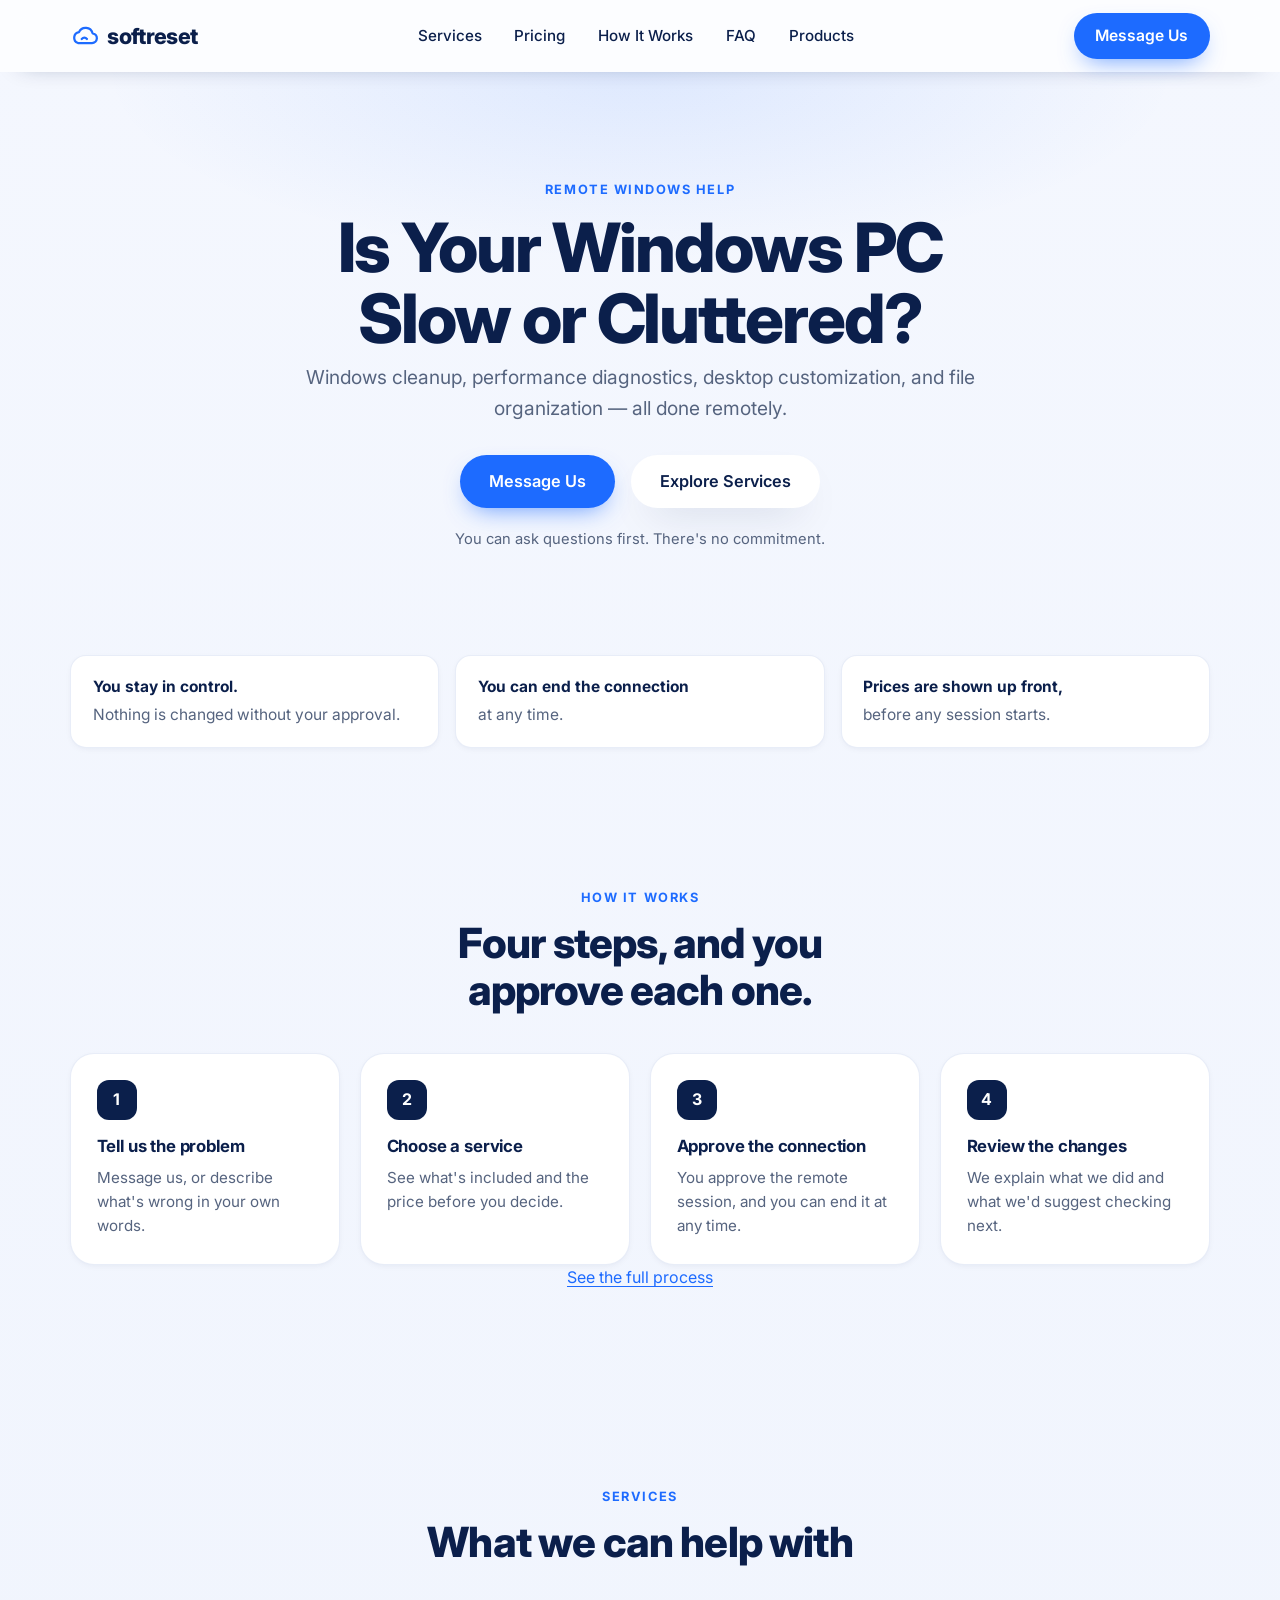
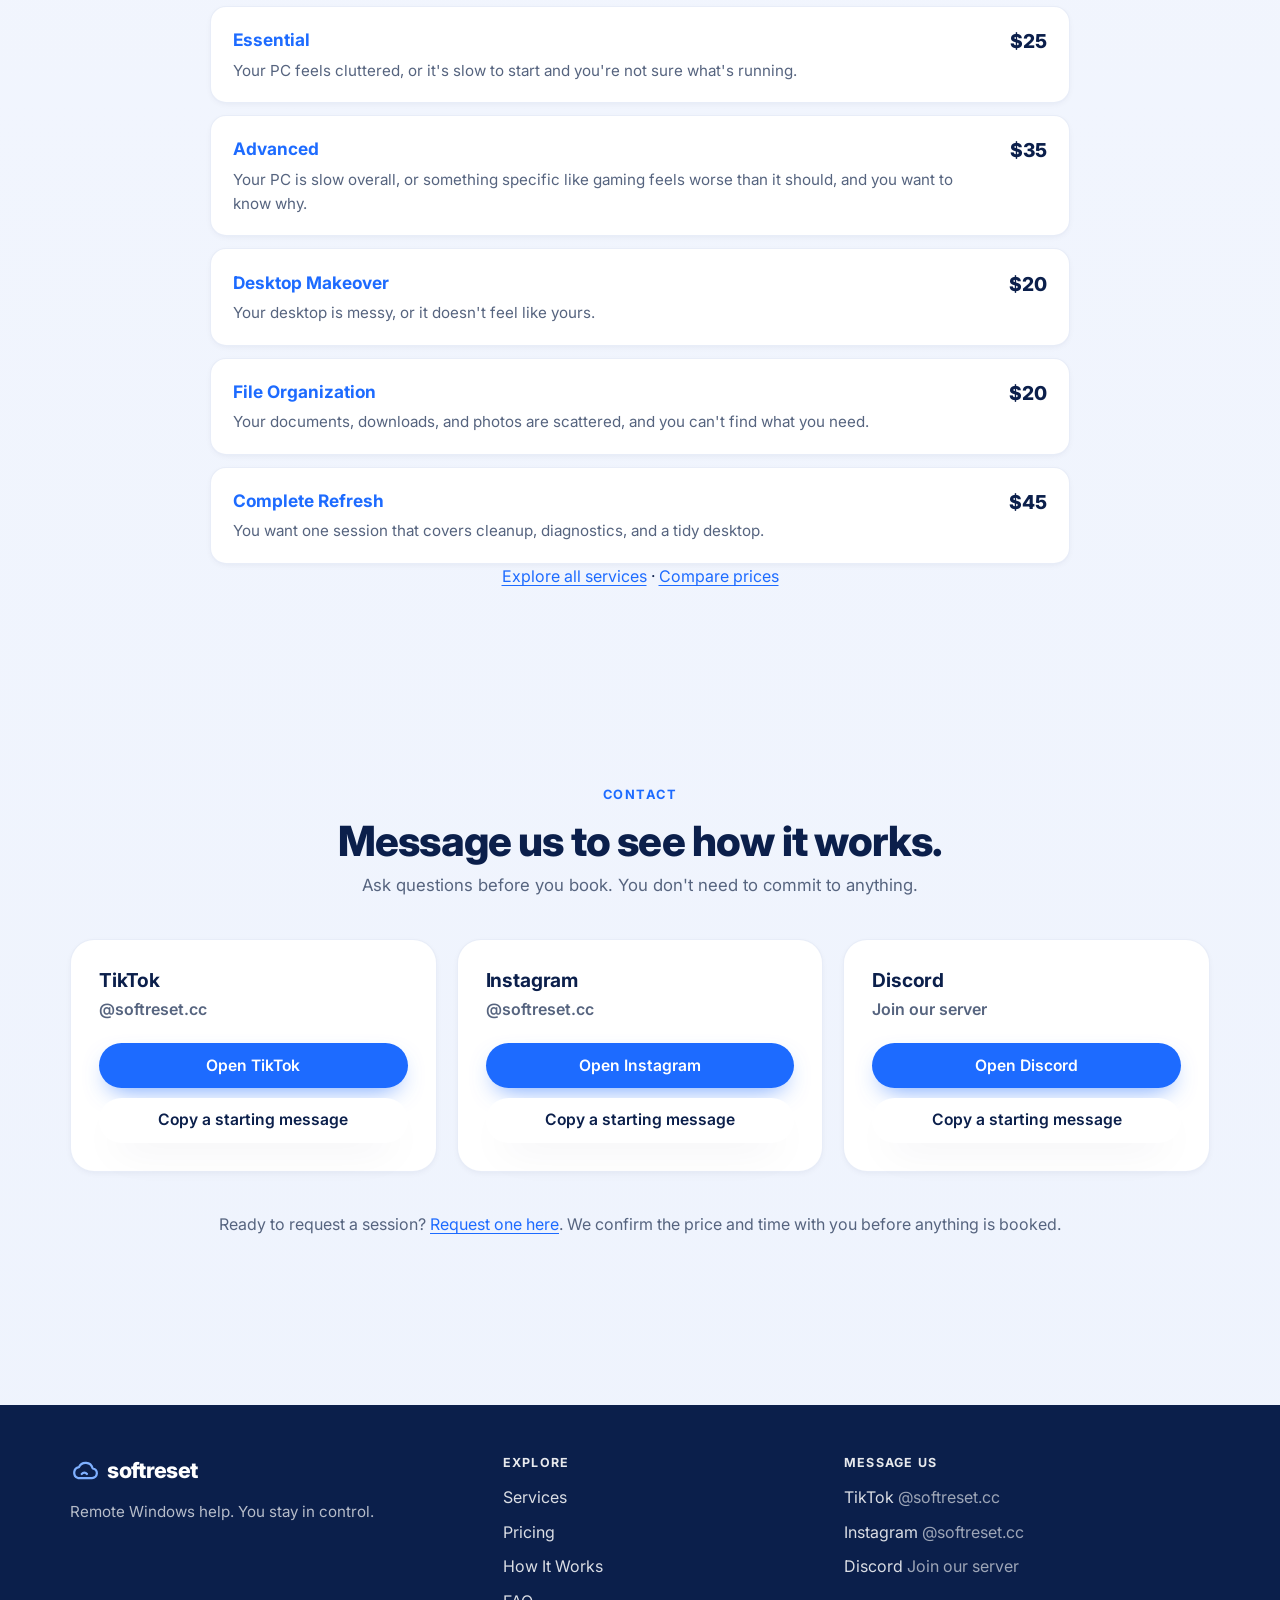
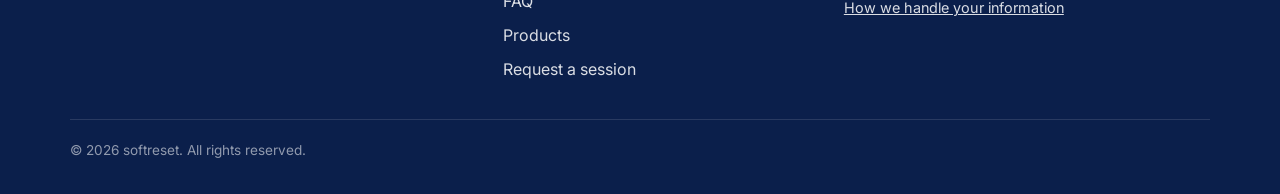
==== commit 070c9548: "Apply animation plans 001-003 and set headline before first paint - Limit colour-only hover styles t" ====
--- a/index.html
+++ b/index.html
@@ -15,6 +15,7 @@
   <link rel="preconnect" href="https://fonts.gstatic.com" crossorigin />
   <link href="https://fonts.googleapis.com/css2?family=Inter:wght@400;500;600;650;700;800&display=swap" rel="stylesheet" />
   <link rel="stylesheet" href="assets/css/styles.css" />
+  <script src="assets/js/config.js"></script>
 </head>
 <body data-page="home">
   <a class="skip-link" href="#main">Skip to content</a>
@@ -29,6 +30,20 @@
       <div class="container hero-inner">
         <p class="eyebrow">Remote Windows help</p>
         <h1 id="hero-title">Give Your PC a Fresh Start.</h1>
+        <script>
+          (function () {
+            var h = document.getElementById("hero-title");
+            var exp = window.SOFTRESET_CONFIG && window.SOFTRESET_CONFIG.experiments && window.SOFTRESET_CONFIG.experiments.homeHeadline;
+            if (!h || !exp || !exp.variants) { return; }
+            var keys = Object.keys(exp.variants);
+            var stored = null;
+            try { stored = sessionStorage.getItem("sr_homeHeadline"); } catch (e) { stored = null; }
+            var variant = keys.indexOf(stored) !== -1 ? stored : keys[Math.floor(Math.random() * keys.length)];
+            try { sessionStorage.setItem("sr_homeHeadline", variant); } catch (e) { /* storage blocked: still fine */ }
+            h.textContent = exp.variants[variant];
+            h.setAttribute("data-variant", variant);
+          })();
+        </script>
         <p class="lead">Windows cleanup, performance diagnostics, desktop customization, and file organization — all done remotely.</p>
         <div class="hero-ctas">
           <a class="btn btn-primary btn-lg" href="contact.html" data-track="cta_message_us">Message Us</a>
@@ -107,7 +122,6 @@
 
   <div id="site-footer"></div>
 
-  <script src="assets/js/config.js"></script>
   <script src="assets/js/common.js"></script>
   <script src="assets/js/site.js"></script>
 </body>
--- a/assets/css/styles.css
+++ b/assets/css/styles.css
@@ -243,7 +243,7 @@
   text-decoration: none;
   white-space: nowrap;
   cursor: pointer;
-  transition: background 0.2s, transform 0.15s, box-shadow 0.2s;
+  transition: background 0.2s, transform 0.15s var(--ease-out), box-shadow 0.2s;
 }
 
 /* Lift only where a real hover exists. On touch screens a tap would leave the button stuck lifted. */
@@ -271,27 +271,15 @@
   box-shadow: 0 10px 24px -10px rgba(29, 107, 255, 0.7);
 }
 
-.btn-primary:hover {
-  background: var(--blue-dark);
-}
-
 .btn-dark {
   background: var(--navy);
   color: #fff;
 }
 
-.btn-dark:hover {
-  background: var(--navy-soft);
-}
-
 .btn-ghost {
   background: #fff;
   color: var(--navy);
   box-shadow: var(--shadow-md);
-}
-
-.btn-ghost:hover {
-  box-shadow: 0 22px 44px -22px rgba(11, 31, 75, 0.35);
 }
 
 .btn-lg {
@@ -373,10 +361,6 @@
   font-weight: 500;
   font-size: 0.95rem;
   color: var(--navy);
-}
-
-.site-nav > a:not(.btn):hover {
-  background: rgba(29, 107, 255, 0.07);
 }
 
 .site-nav > a.is-active {
@@ -499,11 +483,6 @@
   font-weight: 600;
   font-size: 0.92rem;
   color: var(--navy);
-}
-
-.jump-links a:hover {
-  border-color: #b8ccf5;
-  color: var(--blue);
 }
 
 /* Landing page trust line */
@@ -793,11 +772,6 @@
   color: var(--navy);
 }
 
-.service-name:hover {
-  color: var(--blue);
-  text-decoration: underline;
-}
-
 .service-detail {
   display: grid;
   grid-template-columns: minmax(0, 1fr) minmax(0, 1.1fr);
@@ -1028,7 +1002,7 @@
   font-size: 1.5rem;
   line-height: 1;
   color: var(--blue);
-  transition: transform 0.2s;
+  transition: transform 200ms var(--ease-out);
 }
 
 .faq details[open] summary::after {
@@ -1192,6 +1166,19 @@
   gap: 0.75rem;
 }
 
+/* Colour-only hover applies only where a real hover exists. Touch taps would otherwise leave tints stuck. */
+@media (hover: hover) and (pointer: fine) {
+  .btn-primary:hover { background: var(--blue-dark); }
+  .btn-dark:hover { background: var(--navy-soft); }
+  .btn-ghost:hover { box-shadow: 0 22px 44px -22px rgba(11, 31, 75, 0.35); }
+  .site-nav > a:not(.btn):hover { background: rgba(29, 107, 255, 0.07); }
+  .jump-links a:hover { border-color: #b8ccf5; color: var(--blue); }
+  .service-name:hover { color: var(--blue); text-decoration: underline; }
+  .opt:hover { border-color: #b8ccf5; }
+  .chip:hover { border-color: #b8ccf5; }
+  .footer-links a:hover { color: #fff; text-decoration: underline; }
+}
+
 .opt {
   position: relative;
   display: flex;
@@ -1205,11 +1192,7 @@
   border-radius: var(--radius-md);
   padding: 1rem 1.1rem;
   cursor: pointer;
-  transition: border-color 0.2s, box-shadow 0.2s, transform 0.1s;
-}
-
-.opt:hover {
-  border-color: #b8ccf5;
+  transition: border-color 0.2s, box-shadow 0.2s, transform 100ms var(--ease-out);
 }
 
 .opt:active {
@@ -1263,11 +1246,7 @@
   border: 2px solid var(--line);
   border-radius: var(--radius-md);
   cursor: pointer;
-  transition: border-color 0.2s, background 0.2s, transform 0.1s;
-}
-
-.chip:hover {
-  border-color: #b8ccf5;
+  transition: border-color 0.2s, background 0.2s, transform 100ms var(--ease-out);
 }
 
 .chip:active {
@@ -1697,7 +1676,6 @@
   overflow-wrap: anywhere;
 }
 
-.footer-links a:hover,
 .footer-links a:focus-visible {
   color: #fff;
   text-decoration: underline;
@@ -1867,6 +1845,11 @@
     animation-name: fade-in;
   }
 
+  /* The FAQ plus icon changes state without rotating. */
+  .faq summary::after {
+    transition: none;
+  }
+
   /* The menu fades without the slide, and opens and closes without the visibility delay. */
   .site-nav,
   .site-nav.is-open {
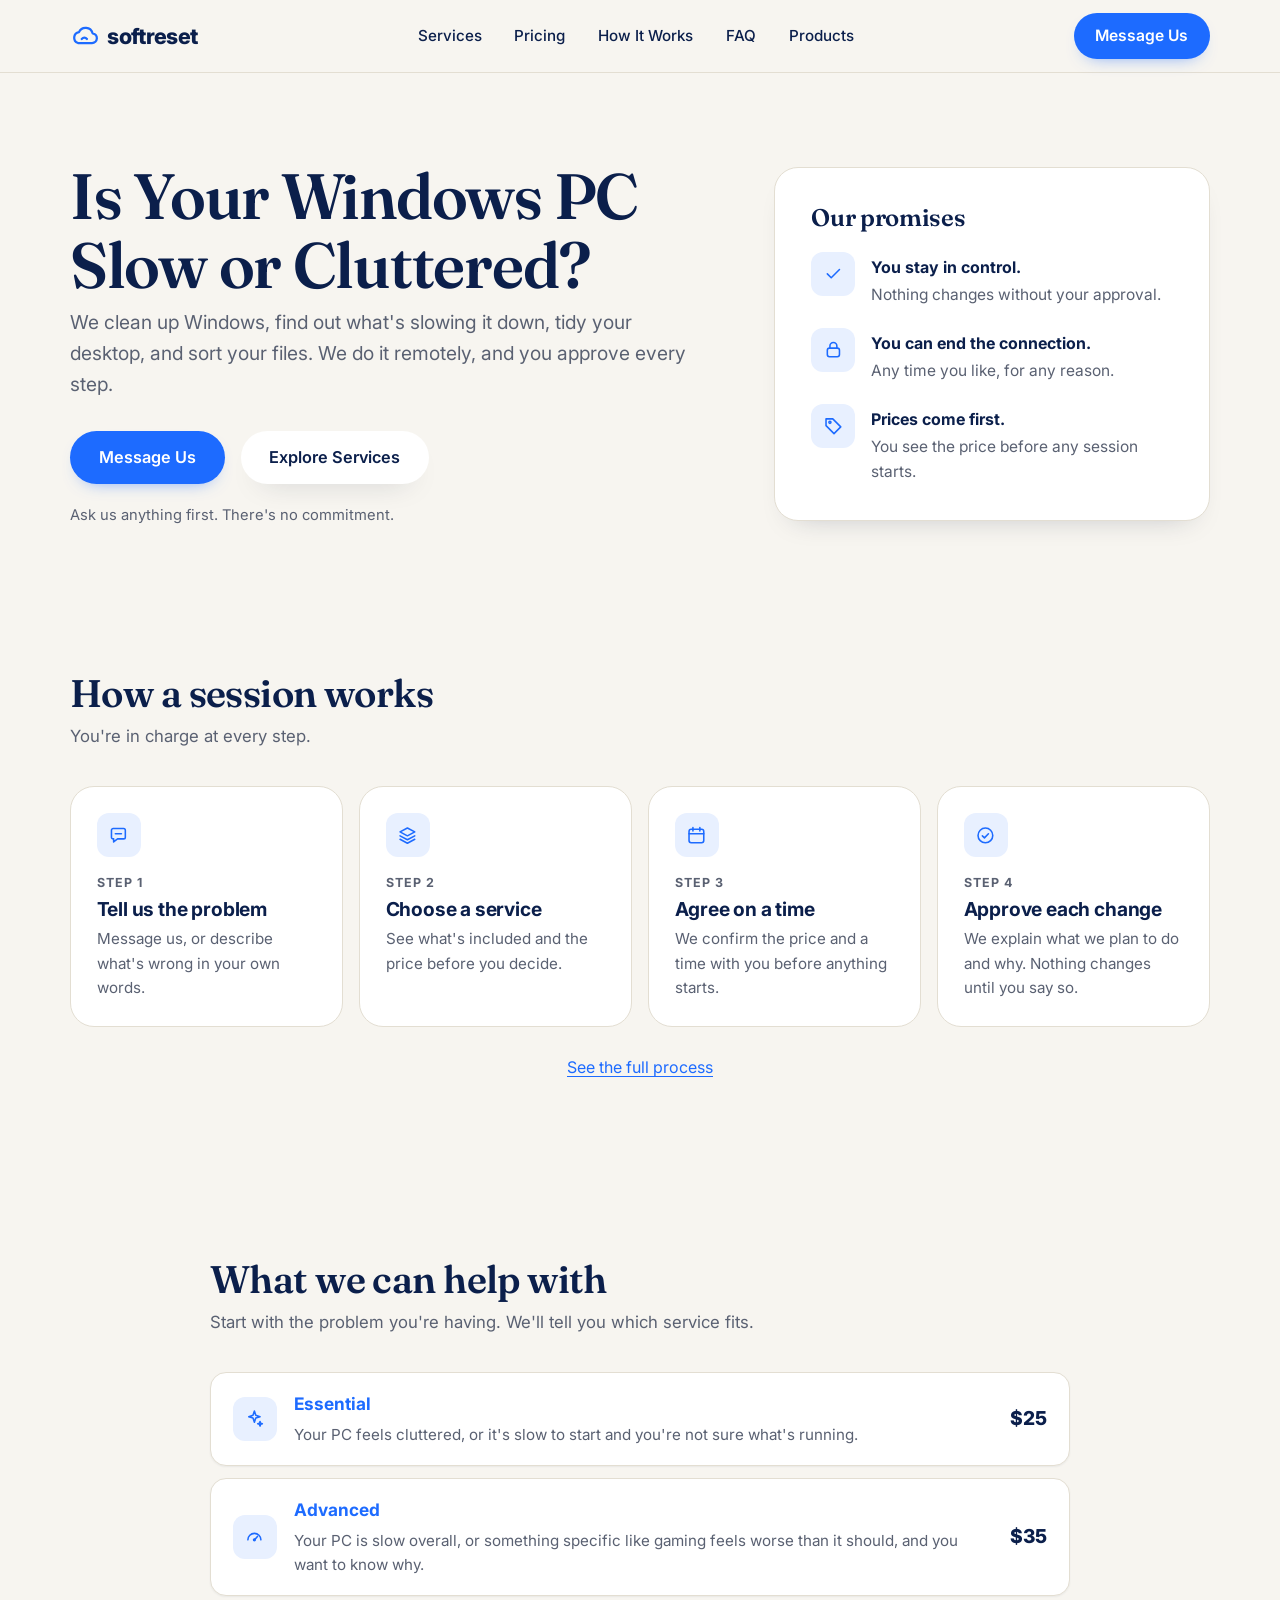
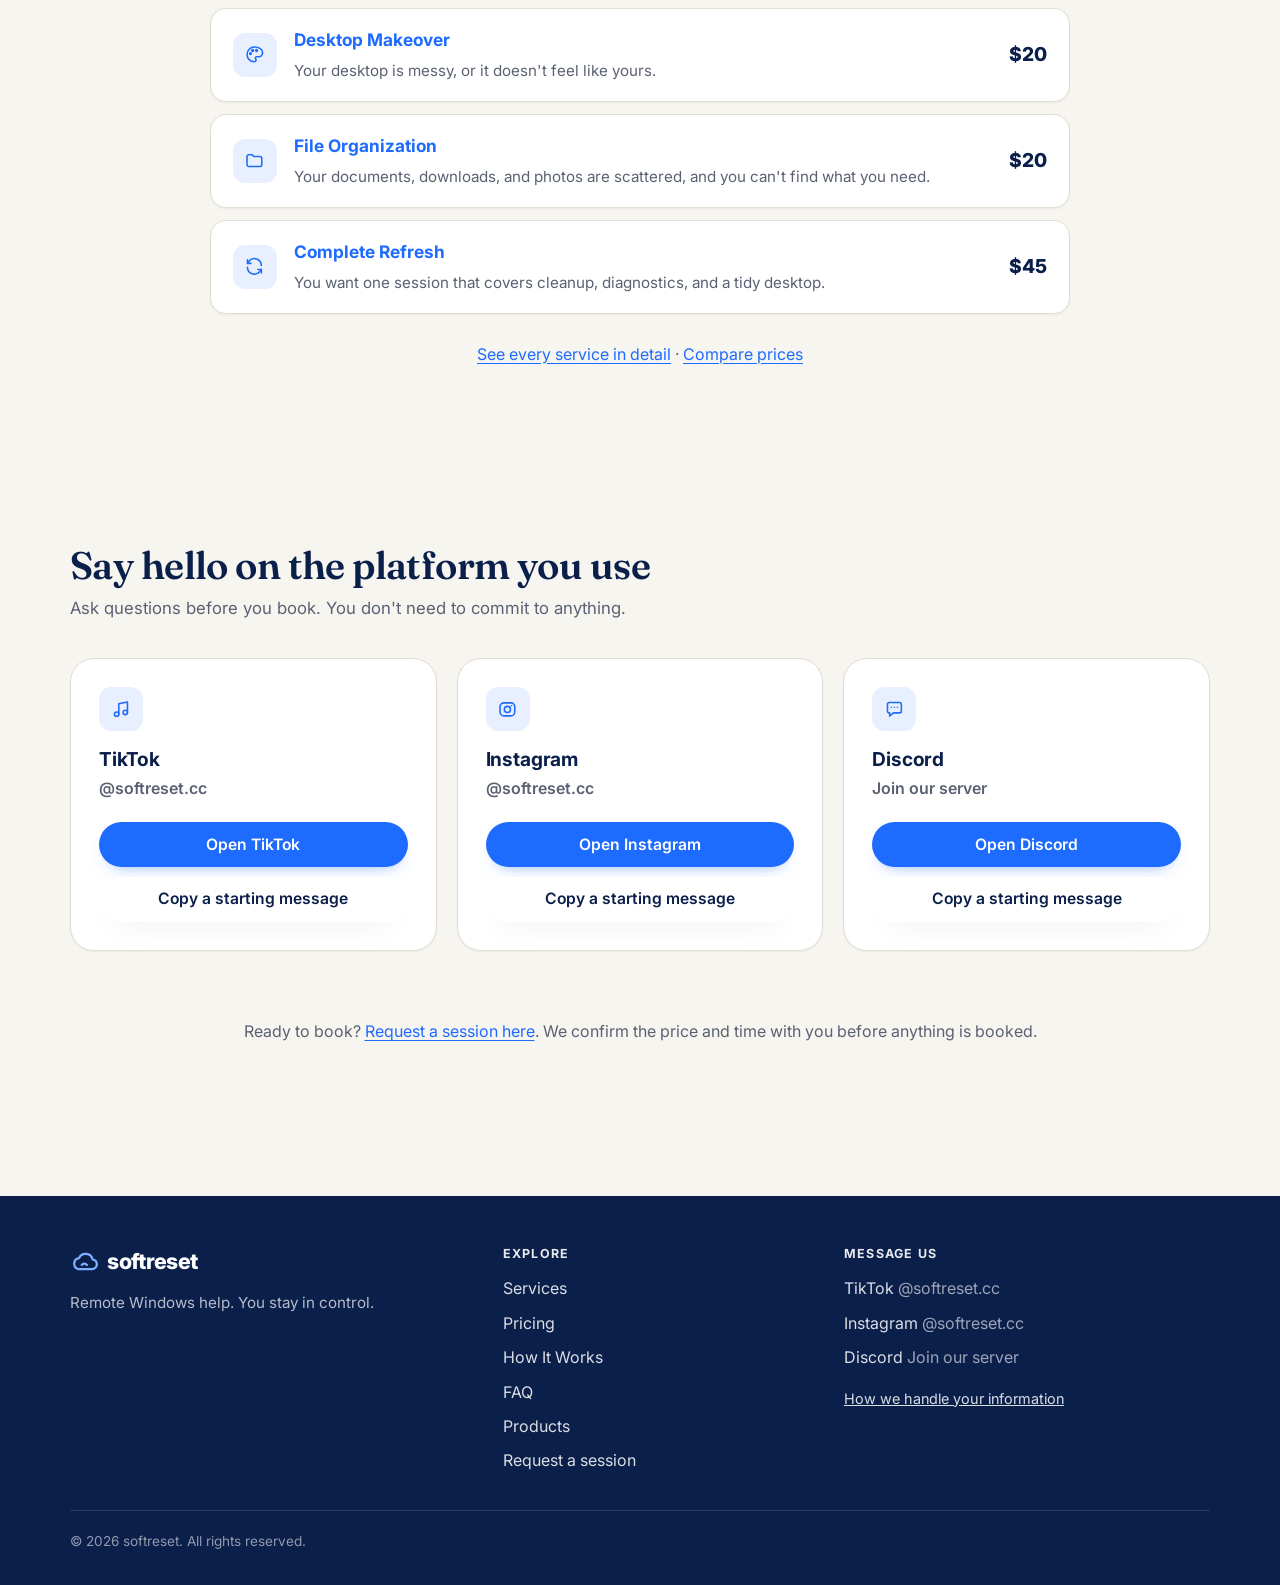
==== commit e4126288: "Remove draft flags, add session-code step, refresh look and icons - Remove DRAFT flags. Each policy " ====
--- a/index.html
+++ b/index.html
@@ -3,17 +3,18 @@
 <head>
   <meta charset="UTF-8" />
   <meta name="viewport" content="width=device-width, initial-scale=1.0" />
-  <title>softreset — Windows Cleanup and Remote PC Help</title>
+  <title>softreset: Windows cleanup and remote PC help</title>
   <meta name="description" content="Remote Windows cleanup, performance diagnostics, desktop customization, and file organization. You approve every change, and prices are shown before any session." />
   <link rel="canonical" href="https://softreset.cc/" />
   <meta property="og:type" content="website" />
-  <meta property="og:title" content="softreset — Windows Cleanup and Remote PC Help" />
+  <meta property="og:title" content="softreset: Windows cleanup and remote PC help" />
   <meta property="og:description" content="Remote Windows cleanup, performance diagnostics, desktop customization, and file organization. You stay in control." />
   <meta property="og:url" content="https://softreset.cc/" />
   <link rel="icon" href="data:image/svg+xml,%3Csvg xmlns='http://www.w3.org/2000/svg' viewBox='0 0 32 32'%3E%3Cpath d='M8.5 23.5h15a5.2 5.2 0 0 0 .6-10.36A7.7 7.7 0 0 0 9.6 11.9a6 6 0 0 0-1.1 11.6Z' fill='none' stroke='%231D6BFF' stroke-width='2.4' stroke-linejoin='round'/%3E%3C/svg%3E" />
   <link rel="preconnect" href="https://fonts.googleapis.com" />
   <link rel="preconnect" href="https://fonts.gstatic.com" crossorigin />
-  <link href="https://fonts.googleapis.com/css2?family=Inter:wght@400;500;600;650;700;800&display=swap" rel="stylesheet" />
+  <link href="https://fonts.googleapis.com/css2?family=Fraunces:opsz,wght@9..144,600;9..144,700&family=Inter:wght@400;500;600;700&display=swap" rel="stylesheet" />
+  <script>document.documentElement.classList.add("js");</script>
   <link rel="stylesheet" href="assets/css/styles.css" />
   <script src="assets/js/config.js"></script>
 </head>
@@ -27,77 +28,104 @@
   <main id="main">
     <!-- ============ HERO ============ -->
     <section class="hero" id="top">
-      <div class="container hero-inner">
-        <p class="eyebrow">Remote Windows help</p>
-        <h1 id="hero-title">Give Your PC a Fresh Start.</h1>
-        <script>
-          (function () {
-            var h = document.getElementById("hero-title");
-            var exp = window.SOFTRESET_CONFIG && window.SOFTRESET_CONFIG.experiments && window.SOFTRESET_CONFIG.experiments.homeHeadline;
-            if (!h || !exp || !exp.variants) { return; }
-            var keys = Object.keys(exp.variants);
-            var stored = null;
-            try { stored = sessionStorage.getItem("sr_homeHeadline"); } catch (e) { stored = null; }
-            var variant = keys.indexOf(stored) !== -1 ? stored : keys[Math.floor(Math.random() * keys.length)];
-            try { sessionStorage.setItem("sr_homeHeadline", variant); } catch (e) { /* storage blocked: still fine */ }
-            h.textContent = exp.variants[variant];
-            h.setAttribute("data-variant", variant);
-          })();
-        </script>
-        <p class="lead">Windows cleanup, performance diagnostics, desktop customization, and file organization — all done remotely.</p>
-        <div class="hero-ctas">
-          <a class="btn btn-primary btn-lg" href="contact.html" data-track="cta_message_us">Message Us</a>
-          <a class="btn btn-ghost btn-lg" href="services.html" data-track="cta_explore_services">Explore Services</a>
+      <div class="container hero-split">
+        <div class="hero-copy reveal">
+          <h1 id="hero-title">Give Your PC a Fresh Start.</h1>
+          <script>
+            (function () {
+              var h = document.getElementById("hero-title");
+              var exp = window.SOFTRESET_CONFIG && window.SOFTRESET_CONFIG.experiments && window.SOFTRESET_CONFIG.experiments.homeHeadline;
+              if (!h || !exp || !exp.variants) { return; }
+              var keys = Object.keys(exp.variants);
+              var stored = null;
+              try { stored = sessionStorage.getItem("sr_homeHeadline"); } catch (e) { stored = null; }
+              var variant = keys.indexOf(stored) !== -1 ? stored : keys[Math.floor(Math.random() * keys.length)];
+              try { sessionStorage.setItem("sr_homeHeadline", variant); } catch (e) { /* storage blocked: still fine */ }
+              h.textContent = exp.variants[variant];
+              h.setAttribute("data-variant", variant);
+            })();
+          </script>
+          <p class="lead">We clean up Windows, find out what's slowing it down, tidy your desktop, and sort your files. We do it remotely, and you approve every step.</p>
+          <div class="hero-ctas">
+            <a class="btn btn-primary btn-lg" href="contact.html" data-track="cta_message_us">Message Us</a>
+            <a class="btn btn-ghost btn-lg" href="services.html" data-track="cta_explore_services">Explore Services</a>
+          </div>
+          <p class="hero-note">Ask us anything first. There's no commitment.</p>
         </div>
-        <p class="hero-note">You can ask questions first. There's no commitment.</p>
-      </div>
-    </section>
 
-    <!-- ============ TRUST STATEMENTS ============ -->
-    <section class="section-tight" aria-label="Our promises">
-      <div class="container">
-        <ul class="trust-row">
-          <li><strong>You stay in control.</strong> Nothing is changed without your approval.</li>
-          <li><strong>You can end the connection</strong> at any time.</li>
-          <li><strong>Prices are shown up front,</strong> before any session starts.</li>
-        </ul>
+        <aside class="promise-card" aria-labelledby="promise-title">
+          <h2 id="promise-title">Our promises</h2>
+          <ul class="promise-list">
+            <li class="reveal">
+              <span class="icon-badge" data-icon="check"></span>
+              <div><strong>You stay in control.</strong><span>Nothing changes without your approval.</span></div>
+            </li>
+            <li class="reveal">
+              <span class="icon-badge" data-icon="lock"></span>
+              <div><strong>You can end the connection.</strong><span>Any time you like, for any reason.</span></div>
+            </li>
+            <li class="reveal">
+              <span class="icon-badge" data-icon="tag"></span>
+              <div><strong>Prices come first.</strong><span>You see the price before any session starts.</span></div>
+            </li>
+          </ul>
+        </aside>
       </div>
     </section>
 
     <!-- ============ PROCESS ============ -->
     <section class="section" aria-labelledby="process-title">
       <div class="container">
-        <div class="section-head">
-          <span class="eyebrow">How it works</span>
-          <h2 id="process-title">Four steps, and you approve each one.</h2>
+        <div class="section-head reveal">
+          <h2 id="process-title">How a session works</h2>
+          <p>You're in charge at every step.</p>
         </div>
-        <ol class="step-row">
-          <li><span class="num">1</span><h3>Tell us the problem</h3><p>Message us, or describe what's wrong in your own words.</p></li>
-          <li><span class="num">2</span><h3>Choose a service</h3><p>See what's included and the price before you decide.</p></li>
-          <li><span class="num">3</span><h3>Approve the connection</h3><p>You approve the remote session, and you can end it at any time.</p></li>
-          <li><span class="num">4</span><h3>Review the changes</h3><p>We explain what we did and what we'd suggest checking next.</p></li>
+        <ol class="step-grid">
+          <li class="reveal">
+            <span class="icon-badge" data-icon="message"></span>
+            <span class="step-num">Step 1</span>
+            <h3>Tell us the problem</h3>
+            <p>Message us, or describe what's wrong in your own words.</p>
+          </li>
+          <li class="reveal">
+            <span class="icon-badge" data-icon="layers"></span>
+            <span class="step-num">Step 2</span>
+            <h3>Choose a service</h3>
+            <p>See what's included and the price before you decide.</p>
+          </li>
+          <li class="reveal">
+            <span class="icon-badge" data-icon="calendar"></span>
+            <span class="step-num">Step 3</span>
+            <h3>Agree on a time</h3>
+            <p>We confirm the price and a time with you before anything starts.</p>
+          </li>
+          <li class="reveal">
+            <span class="icon-badge" data-icon="check-circle"></span>
+            <span class="step-num">Step 4</span>
+            <h3>Approve each change</h3>
+            <p>We explain what we plan to do and why. Nothing changes until you say so.</p>
+          </li>
         </ol>
-        <p class="center"><a href="how-it-works.html">See the full process</a></p>
+        <p class="section-link"><a href="how-it-works.html">See the full process</a></p>
       </div>
     </section>
 
     <!-- ============ SERVICES OVERVIEW ============ -->
     <section class="section" aria-labelledby="services-title">
       <div class="container narrow">
-        <div class="section-head">
-          <span class="eyebrow">Services</span>
+        <div class="section-head reveal">
           <h2 id="services-title">What we can help with</h2>
+          <p>Start with the problem you're having. We'll tell you which service fits.</p>
         </div>
         <ul class="service-list" id="home-services"></ul>
-        <p class="center"><a href="services.html">Explore all services</a> · <a href="pricing.html">Compare prices</a></p>
+        <p class="section-link"><a href="services.html">See every service in detail</a> &middot; <a href="pricing.html">Compare prices</a></p>
       </div>
     </section>
 
     <!-- ============ REVIEWS (hidden until consented reviews exist) ============ -->
     <section class="section" id="reviews" aria-labelledby="reviews-title" hidden>
       <div class="container">
-        <div class="section-head">
-          <span class="eyebrow">Customer feedback</span>
+        <div class="section-head reveal">
           <h2 id="reviews-title">What customers said</h2>
           <p>We publish reviews only with the customer's consent. If a session was free or discounted in exchange for feedback, we say so, and we ask for honest feedback, not positive feedback.</p>
         </div>
@@ -108,14 +136,13 @@
     <!-- ============ CONTACT ============ -->
     <section class="section" id="contact" aria-labelledby="contact-title">
       <div class="container">
-        <div class="section-head">
-          <span class="eyebrow">Contact</span>
-          <h2 id="contact-title">Message us to see how it works.</h2>
+        <div class="section-head reveal">
+          <h2 id="contact-title">Say hello on the platform you use</h2>
           <p>Ask questions before you book. You don't need to commit to anything.</p>
         </div>
         <div class="channel-grid" data-render="channels"></div>
         <p class="copy-status" id="copy-status" aria-live="polite"></p>
-        <p class="center muted">Ready to request a session? <a href="book.html">Request one here</a>. We confirm the price and time with you before anything is booked.</p>
+        <p class="section-link">Ready to book? <a href="book.html">Request a session here</a>. We confirm the price and time with you before anything is booked.</p>
       </div>
     </section>
   </main>
--- a/assets/css/styles.css
+++ b/assets/css/styles.css
@@ -11,10 +11,10 @@
   --blue: #1d6bff;
   --blue-dark: #1556d6;
   --blue-tint: #e8f0ff;
-  --bg: #eef3fd;
+  --bg: #f7f5f0;
   --surface: #ffffff;
-  --muted: #56647f;
-  --line: #d9e2f4;
+  --muted: #5a6172;
+  --line: #e3ded2;
   --success-bg: #e6f7ee;
   --success-ink: #14532d;
   --success-line: #b7e4c7;
@@ -22,9 +22,10 @@
   --danger: #b42318;
   --radius-lg: 24px;
   --radius-md: 16px;
-  --shadow-sm: 0 2px 8px -4px rgba(11, 31, 75, 0.12);
-  --shadow-md: 0 18px 40px -20px rgba(11, 31, 75, 0.25);
+  --shadow-sm: 0 1px 2px rgba(20, 33, 61, 0.06);
+  --shadow-md: 0 14px 30px -20px rgba(20, 33, 61, 0.28);
   --font: "Inter", system-ui, -apple-system, "Segoe UI", Roboto, Helvetica, Arial, sans-serif;
+  --display: "Fraunces", Georgia, "Times New Roman", serif;
   /* Motion vocabulary. Ease-out for things entering or responding; ease-in-out for things moving between places. */
   --ease-out: cubic-bezier(0.23, 1, 0.32, 1);
   --ease-in-out: cubic-bezier(0.77, 0, 0.175, 1);
@@ -55,9 +56,7 @@
   line-height: 1.6;
   -webkit-font-smoothing: antialiased;
   font-optical-sizing: auto;
-  background:
-    radial-gradient(1200px 600px at 50% -10%, #ffffff 0%, transparent 60%),
-    linear-gradient(180deg, #f4f7fe 0%, var(--bg) 100%);
+  background: var(--bg);
 }
 
 img,
@@ -84,17 +83,19 @@
 }
 
 h1 {
-  font-size: clamp(2.5rem, 6vw, 4.25rem);
-  font-weight: 800;
-  line-height: 1.04;
-  letter-spacing: -0.03em;
+  font-family: var(--display);
+  font-size: clamp(2.5rem, 5.6vw, 4rem);
+  font-weight: 600;
+  line-height: 1.08;
+  letter-spacing: -0.02em;
 }
 
 h2 {
-  font-size: clamp(1.8rem, 3.6vw, 2.6rem);
-  font-weight: 800;
-  line-height: 1.12;
-  letter-spacing: -0.02em;
+  font-family: var(--display);
+  font-size: clamp(1.75rem, 3.4vw, 2.4rem);
+  font-weight: 600;
+  line-height: 1.15;
+  letter-spacing: -0.015em;
 }
 
 h3 {
@@ -130,9 +131,8 @@
 }
 
 .section-head {
-  text-align: center;
   max-width: 640px;
-  margin: 0 auto 2.5rem;
+  margin: 0 0 2.25rem;
 }
 
 .section-head p {
@@ -210,18 +210,6 @@
 .noscript-links a {
   color: var(--blue);
   font-weight: 600;
-}
-
-.draft-flag {
-  display: inline-block;
-  padding: 0.15rem 0.55rem;
-  border-radius: 6px;
-  background: #fff4d1;
-  color: var(--warn-ink);
-  border: 1px dashed #c98a12;
-  font-size: 0.82rem;
-  font-weight: 700;
-  letter-spacing: 0.02em;
 }
 
 /* ---------- Buttons ---------- */
@@ -268,7 +256,7 @@
 .btn-primary {
   background: var(--blue);
   color: #fff;
-  box-shadow: 0 10px 24px -10px rgba(29, 107, 255, 0.7);
+  box-shadow: 0 8px 18px -12px rgba(29, 107, 255, 0.75);
 }
 
 .btn-dark {
@@ -317,11 +305,8 @@
   position: sticky;
   top: 0;
   z-index: 50;
-  backdrop-filter: saturate(1.4) blur(12px);
-  -webkit-backdrop-filter: saturate(1.4) blur(12px);
-  background: rgba(255, 255, 255, 0.72);
-  /* A soft edge where the header meets content, instead of a hard line. */
-  box-shadow: 0 12px 24px -22px rgba(11, 31, 75, 0.45);
+  background: var(--bg);
+  border-bottom: 1px solid var(--line);
 }
 
 .nav-wrap {
@@ -415,38 +400,21 @@
 
 .hero {
   position: relative;
-  overflow: hidden;
-  padding: clamp(3.5rem, 9vw, 6.5rem) 0 clamp(2.5rem, 5vw, 3.5rem);
-}
-
-.hero::before {
-  content: "";
-  position: absolute;
-  inset: 0;
-  pointer-events: none;
-  background: radial-gradient(60% 50% at 50% 0%, rgba(29, 107, 255, 0.1), transparent 70%);
-}
-
-.hero-inner {
-  position: relative;
-  max-width: 900px;
-  text-align: center;
+  padding: clamp(3rem, 8vw, 5.5rem) 0 clamp(2.5rem, 5vw, 3.5rem);
 }
 
 .hero h1 {
-  max-width: 16ch;
-  margin-inline: auto;
+  max-width: 14ch;
 }
 
 .hero .lead {
-  margin: 0 auto 2rem;
+  margin: 0 0 2rem;
 }
 
 .hero-ctas {
   display: flex;
   flex-wrap: wrap;
   gap: 1rem;
-  justify-content: center;
 }
 
 .hero-note {
@@ -511,92 +479,22 @@
 
 /* ---------- Trust, steps, process ---------- */
 
-.trust-row {
-  list-style: none;
-  margin: 0;
-  padding: 0;
-  display: grid;
-  grid-template-columns: repeat(3, minmax(0, 1fr));
-  gap: 1rem;
-}
-
-.trust-row li {
-  padding: 1.2rem 1.35rem;
-  background: var(--surface);
-  border-radius: var(--radius-md);
-  border: 1px solid rgba(217, 226, 244, 0.6);
-  box-shadow: var(--shadow-sm);
-  color: var(--muted);
-  font-size: 0.97rem;
-}
-
-.trust-row strong {
-  display: block;
-  color: var(--navy);
-  margin-bottom: 0.15rem;
-}
-
-.num {
-  width: 40px;
-  height: 40px;
-  flex: none;
-  border-radius: 12px;
-  background: var(--navy);
-  color: #fff;
-  display: grid;
-  place-items: center;
-  font-weight: 700;
-  margin-bottom: 1rem;
-}
-
-.step-row {
-  list-style: none;
-  margin: 0;
-  padding: 0;
-  display: grid;
-  grid-template-columns: repeat(auto-fit, minmax(210px, 1fr));
-  gap: 1.25rem;
-}
-
-.step-row li {
-  padding: 1.6rem;
-  background: var(--surface);
-  border-radius: var(--radius-lg);
-  border: 1px solid rgba(217, 226, 244, 0.6);
-  box-shadow: var(--shadow-sm);
-}
-
-.step-row h3 {
-  font-size: 1.05rem;
-}
-
-.step-row p {
-  margin: 0;
-  color: var(--muted);
-  font-size: 0.95rem;
-}
-
 .process-list {
   list-style: none;
   margin: 0;
   padding: 0;
   display: grid;
-  gap: 1rem;
+  gap: 0.9rem;
 }
 
 .process-list li {
   display: flex;
   align-items: flex-start;
   gap: 1.1rem;
-  padding: 1.4rem 1.5rem;
+  padding: 1.35rem 1.5rem;
   background: var(--surface);
   border-radius: var(--radius-lg);
-  border: 1px solid rgba(217, 226, 244, 0.6);
-  box-shadow: var(--shadow-sm);
-}
-
-.process-list .num {
-  margin: 0;
+  border: 1px solid var(--line);
 }
 
 .process-list h3 {
@@ -621,7 +519,7 @@
   border-radius: var(--radius-lg);
   padding: 1.75rem;
   box-shadow: var(--shadow-sm);
-  border: 1px solid rgba(217, 226, 244, 0.6);
+  border: 1px solid var(--line);
 }
 
 .card > h2 {
@@ -666,8 +564,7 @@
   border-radius: var(--radius-lg);
   padding: clamp(1.5rem, 3vw, 2.25rem);
   box-shadow: var(--shadow-sm);
-  border: 1px solid rgba(217, 226, 244, 0.6);
-  border-left: 5px solid var(--blue);
+  border: 1px solid var(--line);
 }
 
 .notice h2 {
@@ -691,8 +588,8 @@
 }
 
 .notice-warn {
-  border-left-color: #b7791f;
-  background: #fffaf0;
+  background: #fffbf2;
+  border-color: #ecd9ae;
 }
 
 .prose .checks li {
@@ -704,12 +601,11 @@
 }
 
 .cta-band {
-  background: linear-gradient(135deg, var(--navy) 0%, #1a3a7a 100%);
+  background: var(--navy);
   color: #fff;
   border-radius: var(--radius-lg);
   padding: clamp(2rem, 5vw, 3.5rem);
   text-align: center;
-  box-shadow: var(--shadow-md);
 }
 
 .cta-band h2 {
@@ -743,14 +639,18 @@
 
 .service-row {
   display: flex;
-  justify-content: space-between;
-  align-items: flex-start;
-  gap: 1.25rem;
-  padding: 1.2rem 1.4rem;
+  align-items: center;
+  gap: 1.1rem;
+  padding: 1.1rem 1.35rem;
   background: var(--surface);
   border-radius: var(--radius-md);
-  border: 1px solid rgba(217, 226, 244, 0.6);
+  border: 1px solid var(--line);
   box-shadow: var(--shadow-sm);
+}
+
+.service-row .service-main {
+  flex: 1;
+  min-width: 0;
 }
 
 .service-row p {
@@ -899,7 +799,7 @@
   overflow-x: auto;
   background: var(--surface);
   border-radius: var(--radius-lg);
-  border: 1px solid rgba(217, 226, 244, 0.6);
+  border: 1px solid var(--line);
   box-shadow: var(--shadow-sm);
 }
 
@@ -940,7 +840,9 @@
 }
 
 .compare .yes {
-  display: inline-block;
+  display: inline-flex;
+  align-items: center;
+  gap: 0.35rem;
   padding: 0.2rem 0.6rem;
   border-radius: 999px;
   background: var(--success-bg);
@@ -979,7 +881,7 @@
   padding: 1.1rem 1.4rem;
   margin-bottom: 0.75rem;
   box-shadow: var(--shadow-sm);
-  border: 1px solid rgba(217, 226, 244, 0.6);
+  border: 1px solid var(--line);
 }
 
 .faq summary {
@@ -1027,7 +929,7 @@
   border-radius: var(--radius-lg);
   padding: 1.75rem;
   box-shadow: var(--shadow-sm);
-  border: 1px solid rgba(217, 226, 244, 0.6);
+  border: 1px solid var(--line);
 }
 
 .channel-card h3 {
@@ -1067,7 +969,7 @@
   padding: 1.75rem;
   background: var(--surface);
   border-radius: var(--radius-lg);
-  border: 1px solid rgba(217, 226, 244, 0.6);
+  border: 1px solid var(--line);
   box-shadow: var(--shadow-sm);
 }
 
@@ -1131,7 +1033,7 @@
   margin: 0;
   padding: 1.5rem;
   background: var(--surface);
-  border: 1px solid rgba(217, 226, 244, 0.6);
+  border: 1px solid var(--line);
   border-radius: var(--radius-lg);
   box-shadow: var(--shadow-sm);
 }
@@ -1519,7 +1421,7 @@
   aspect-ratio: 16 / 10;
   display: grid;
   place-items: center;
-  background: linear-gradient(135deg, #e8f0ff 0%, #cfdfff 100%);
+  background: var(--blue-tint);
 }
 
 .product-media img {
@@ -1534,11 +1436,20 @@
   left: 12px;
 }
 
-.product-initial {
-  font-size: 3.5rem;
-  font-weight: 800;
+.product-icon {
+  display: grid;
+  place-items: center;
+  width: 5rem;
+  height: 5rem;
+  border-radius: 22px;
+  background: #fff;
   color: var(--blue);
-  opacity: 0.85;
+  box-shadow: var(--shadow-sm);
+}
+
+.product-icon .icon {
+  width: 2.4rem;
+  height: 2.4rem;
 }
 
 .product-body {
@@ -1815,6 +1726,224 @@
   }
 }
 
+/* ---------- Icons, promises, steps, and reveal on scroll ---------- */
+
+.icon {
+  width: 1.3rem;
+  height: 1.3rem;
+  flex: none;
+}
+
+.icon-badge {
+  display: inline-grid;
+  place-items: center;
+  flex: none;
+  width: 2.75rem;
+  height: 2.75rem;
+  border-radius: 12px;
+  background: var(--blue-tint);
+  color: var(--blue);
+  transition: transform 300ms var(--ease-out);
+}
+
+.icon-badge .icon {
+  width: 1.3rem;
+  height: 1.3rem;
+}
+
+.icon-badge--lg {
+  width: 3.25rem;
+  height: 3.25rem;
+  border-radius: 14px;
+  margin-bottom: 1rem;
+}
+
+.icon-badge--lg .icon {
+  width: 1.55rem;
+  height: 1.55rem;
+}
+
+.icon-badge--sm {
+  width: 2.25rem;
+  height: 2.25rem;
+  border-radius: 10px;
+}
+
+.icon-badge--sm .icon {
+  width: 1.1rem;
+  height: 1.1rem;
+}
+
+.card > .icon-badge,
+.notice > .icon-badge,
+.price-card > .icon-badge,
+.channel-card > .icon-badge {
+  margin-bottom: 1rem;
+}
+
+/* A small lift on icons when a pointer hovers the card they sit in. Hover devices only. */
+@media (hover: hover) and (pointer: fine) {
+  .card:hover .icon-badge,
+  .price-card:hover .icon-badge,
+  .channel-card:hover .icon-badge,
+  .service-row:hover .icon-badge,
+  .process-list li:hover .icon-badge {
+    transform: translateY(-2px);
+  }
+}
+
+.hero-split {
+  display: grid;
+  grid-template-columns: minmax(0, 1.25fr) minmax(0, 0.85fr);
+  gap: clamp(2rem, 5vw, 4rem);
+  align-items: center;
+}
+
+@media (max-width: 860px) {
+  .hero-split {
+    grid-template-columns: minmax(0, 1fr);
+  }
+}
+
+.promise-card {
+  background: var(--surface);
+  border: 1px solid var(--line);
+  border-radius: var(--radius-lg);
+  padding: clamp(1.5rem, 3vw, 2.25rem);
+  box-shadow: var(--shadow-md);
+}
+
+.promise-card h2 {
+  font-size: 1.5rem;
+  margin-bottom: 1.25rem;
+}
+
+.promise-list {
+  list-style: none;
+  margin: 0;
+  padding: 0;
+  display: grid;
+  gap: 1.25rem;
+}
+
+.promise-list li {
+  display: flex;
+  align-items: flex-start;
+  gap: 1rem;
+}
+
+.promise-list div {
+  display: grid;
+  gap: 0.15rem;
+  padding-top: 0.2rem;
+}
+
+.promise-list strong {
+  color: var(--navy);
+}
+
+.promise-list span:not(.icon-badge) {
+  color: var(--muted);
+  font-size: 0.97rem;
+}
+
+.step-grid {
+  list-style: none;
+  margin: 0;
+  padding: 0;
+  display: grid;
+  grid-template-columns: repeat(auto-fit, minmax(230px, 1fr));
+  gap: 1rem;
+}
+
+.step-grid li {
+  display: flex;
+  flex-direction: column;
+  padding: 1.6rem;
+  background: var(--surface);
+  border: 1px solid var(--line);
+  border-radius: var(--radius-lg);
+}
+
+.step-grid h3 {
+  margin: 0.25rem 0 0.35rem;
+}
+
+.step-grid p {
+  margin: 0;
+  color: var(--muted);
+  font-size: 0.95rem;
+}
+
+.step-num {
+  margin-top: 1rem;
+  font-size: 0.78rem;
+  font-weight: 700;
+  letter-spacing: 0.08em;
+  text-transform: uppercase;
+  color: var(--muted);
+}
+
+.process-list h3 {
+  margin-bottom: 0.3rem;
+}
+
+.section-link {
+  margin: 1.75rem 0 0;
+  text-align: center;
+  color: var(--muted);
+}
+
+.checks-x li::before {
+  content: "\00d7";
+  top: -0.15em;
+  left: 0.05rem;
+  width: auto;
+  height: auto;
+  border: 0;
+  transform: none;
+  font-size: 1.25rem;
+  font-weight: 600;
+  line-height: 1.2;
+  color: var(--muted);
+}
+
+.compare .no .icon {
+  width: 1.1rem;
+  height: 1.1rem;
+}
+
+.opt {
+  display: flex;
+  align-items: flex-start;
+  gap: 0.85rem;
+}
+
+.opt-main {
+  display: grid;
+  gap: 0.25rem;
+  flex: 1;
+  min-width: 0;
+}
+
+/* Reveal on scroll. Only applies when the page has JavaScript (html.js), so nothing is hidden without it. */
+.js .reveal {
+  opacity: 0;
+  transform: translateY(14px);
+  transition: opacity 600ms var(--ease-out), transform 600ms var(--ease-out);
+  transition-delay: calc(var(--i, 0) * 80ms);
+}
+
+.js .reveal.is-visible {
+  opacity: 1;
+  transform: none;
+}
+
+/* Keep hidden text inside the scrolling comparison table, so it cannot widen the page. */
+.table-wrap {
+  position: relative;
+}
+
 /* ---------- Accessibility preferences ---------- */
 
 /* Reduced motion: no movement, no springing, no smooth scrolling. Colour and opacity still change, briefly,
@@ -1856,6 +1985,26 @@
     transform: none !important;
     transition-property: opacity, visibility;
     transition-delay: 0s !important;
+  }
+}
+
+/* Reduced motion: content appears at once, and icons stay still. */
+@media (prefers-reduced-motion: reduce) {
+  .js .reveal,
+  .js .reveal.is-visible {
+    opacity: 1;
+    transform: none;
+    transition: none;
+  }
+
+  .icon-badge,
+  .card:hover .icon-badge,
+  .price-card:hover .icon-badge,
+  .channel-card:hover .icon-badge,
+  .service-row:hover .icon-badge,
+  .process-list li:hover .icon-badge {
+    transition: none;
+    transform: none;
   }
 }
 
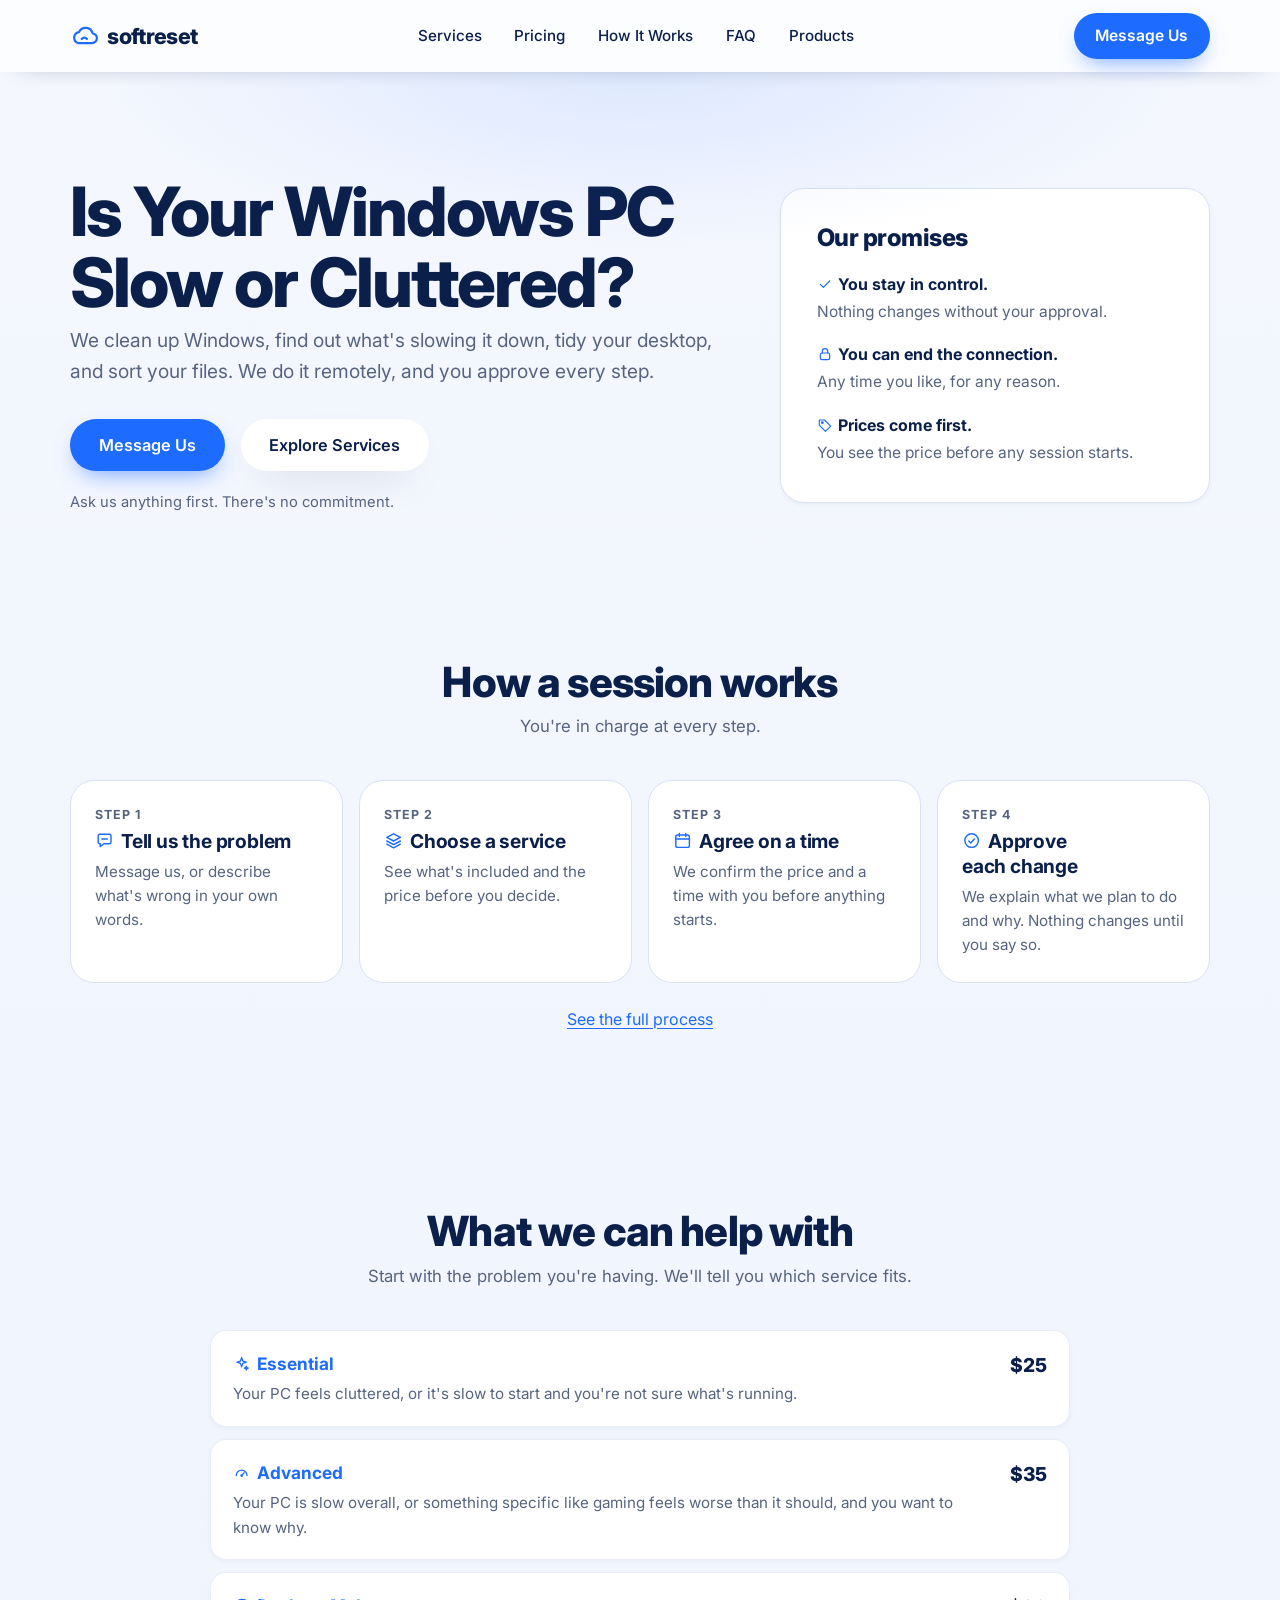
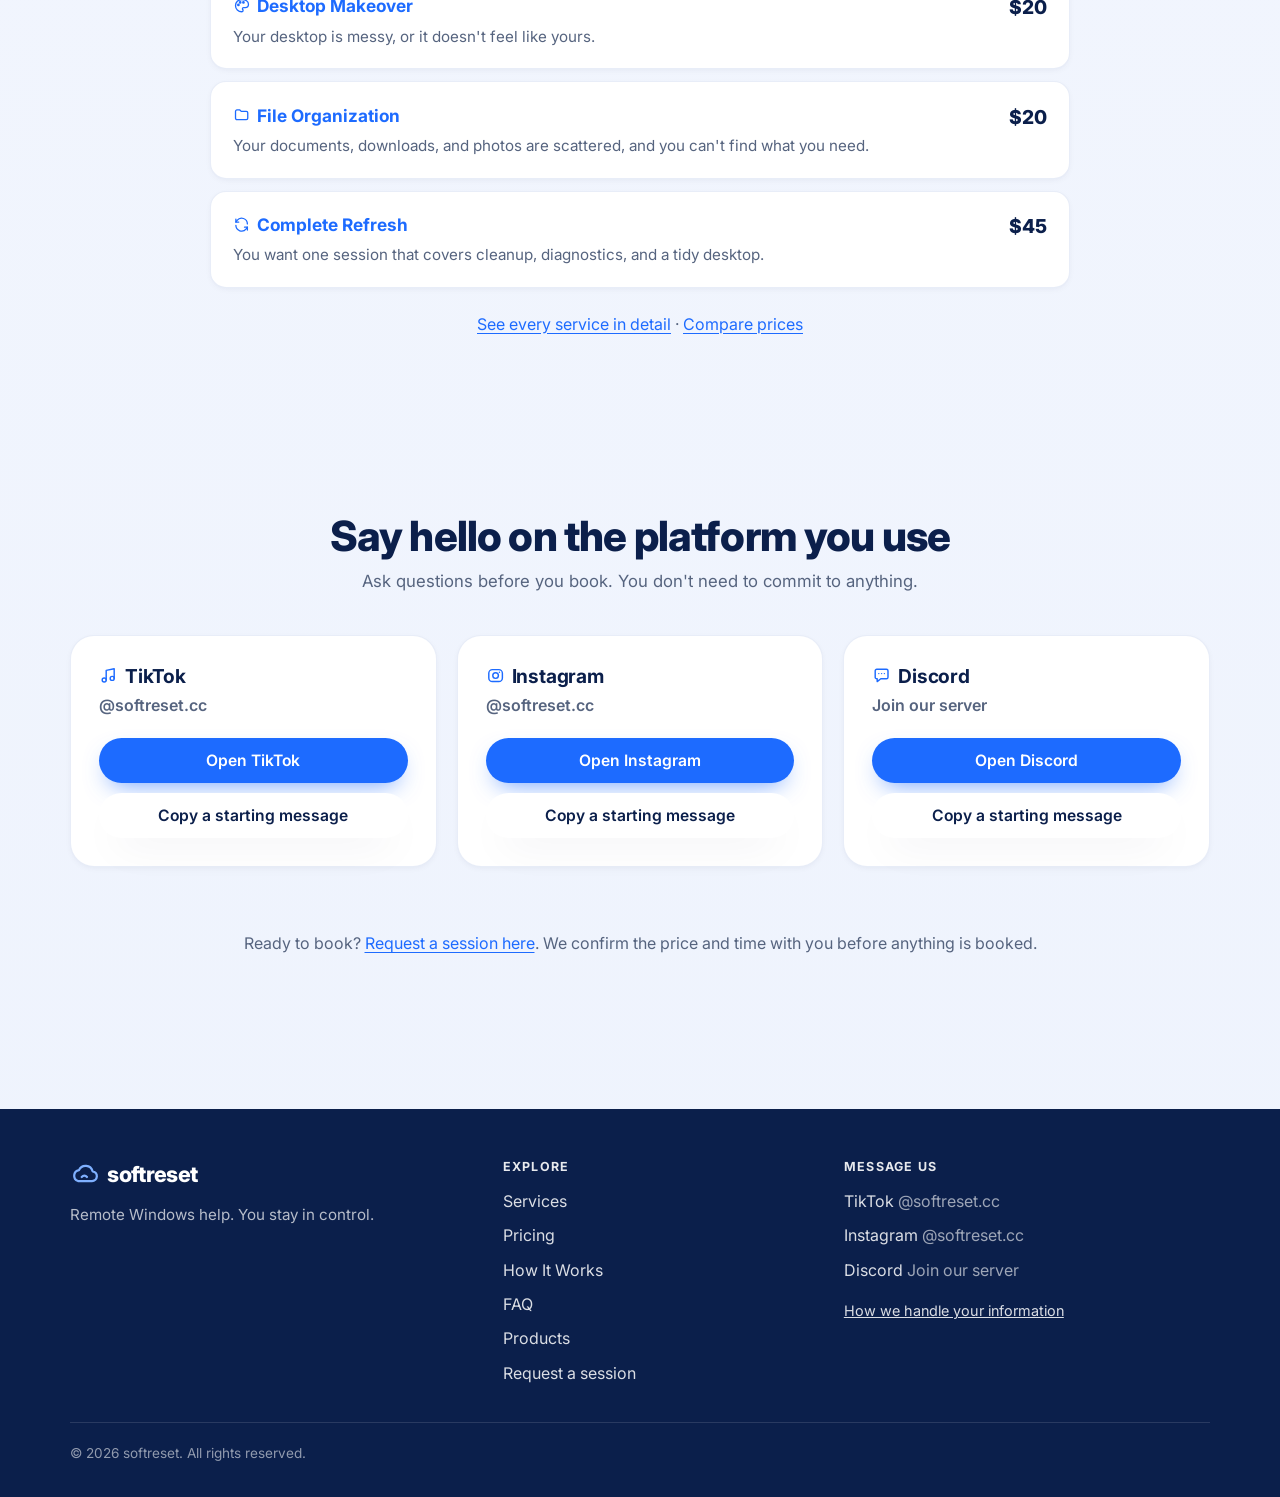
==== commit d2ed7597: "Return to original background and font, trim motion, size icons to text - Restore the original blue " ====
--- a/index.html
+++ b/index.html
@@ -13,8 +13,7 @@
   <link rel="icon" href="data:image/svg+xml,%3Csvg xmlns='http://www.w3.org/2000/svg' viewBox='0 0 32 32'%3E%3Cpath d='M8.5 23.5h15a5.2 5.2 0 0 0 .6-10.36A7.7 7.7 0 0 0 9.6 11.9a6 6 0 0 0-1.1 11.6Z' fill='none' stroke='%231D6BFF' stroke-width='2.4' stroke-linejoin='round'/%3E%3C/svg%3E" />
   <link rel="preconnect" href="https://fonts.googleapis.com" />
   <link rel="preconnect" href="https://fonts.gstatic.com" crossorigin />
-  <link href="https://fonts.googleapis.com/css2?family=Fraunces:opsz,wght@9..144,600;9..144,700&family=Inter:wght@400;500;600;700&display=swap" rel="stylesheet" />
-  <script>document.documentElement.classList.add("js");</script>
+  <link href="https://fonts.googleapis.com/css2?family=Inter:wght@400;500;600;650;700;800&display=swap" rel="stylesheet" />
   <link rel="stylesheet" href="assets/css/styles.css" />
   <script src="assets/js/config.js"></script>
 </head>
@@ -29,7 +28,7 @@
     <!-- ============ HERO ============ -->
     <section class="hero" id="top">
       <div class="container hero-split">
-        <div class="hero-copy reveal">
+        <div>
           <h1 id="hero-title">Give Your PC a Fresh Start.</h1>
           <script>
             (function () {
@@ -56,17 +55,14 @@
         <aside class="promise-card" aria-labelledby="promise-title">
           <h2 id="promise-title">Our promises</h2>
           <ul class="promise-list">
-            <li class="reveal">
-              <span class="icon-badge" data-icon="check"></span>
-              <div><strong>You stay in control.</strong><span>Nothing changes without your approval.</span></div>
+            <li>
+              <div><strong><span class="icon-badge" data-icon="check"></span>You stay in control.</strong><span>Nothing changes without your approval.</span></div>
             </li>
-            <li class="reveal">
-              <span class="icon-badge" data-icon="lock"></span>
-              <div><strong>You can end the connection.</strong><span>Any time you like, for any reason.</span></div>
+            <li>
+              <div><strong><span class="icon-badge" data-icon="lock"></span>You can end the connection.</strong><span>Any time you like, for any reason.</span></div>
             </li>
-            <li class="reveal">
-              <span class="icon-badge" data-icon="tag"></span>
-              <div><strong>Prices come first.</strong><span>You see the price before any session starts.</span></div>
+            <li>
+              <div><strong><span class="icon-badge" data-icon="tag"></span>Prices come first.</strong><span>You see the price before any session starts.</span></div>
             </li>
           </ul>
         </aside>
@@ -76,33 +72,29 @@
     <!-- ============ PROCESS ============ -->
     <section class="section" aria-labelledby="process-title">
       <div class="container">
-        <div class="section-head reveal">
+        <div class="section-head">
           <h2 id="process-title">How a session works</h2>
           <p>You're in charge at every step.</p>
         </div>
         <ol class="step-grid">
-          <li class="reveal">
-            <span class="icon-badge" data-icon="message"></span>
+          <li>
             <span class="step-num">Step 1</span>
-            <h3>Tell us the problem</h3>
+            <h3><span class="icon-badge" data-icon="message"></span>Tell us the problem</h3>
             <p>Message us, or describe what's wrong in your own words.</p>
           </li>
-          <li class="reveal">
-            <span class="icon-badge" data-icon="layers"></span>
+          <li>
             <span class="step-num">Step 2</span>
-            <h3>Choose a service</h3>
+            <h3><span class="icon-badge" data-icon="layers"></span>Choose a service</h3>
             <p>See what's included and the price before you decide.</p>
           </li>
-          <li class="reveal">
-            <span class="icon-badge" data-icon="calendar"></span>
+          <li>
             <span class="step-num">Step 3</span>
-            <h3>Agree on a time</h3>
+            <h3><span class="icon-badge" data-icon="calendar"></span>Agree on a time</h3>
             <p>We confirm the price and a time with you before anything starts.</p>
           </li>
-          <li class="reveal">
-            <span class="icon-badge" data-icon="check-circle"></span>
+          <li>
             <span class="step-num">Step 4</span>
-            <h3>Approve each change</h3>
+            <h3><span class="icon-badge" data-icon="check-circle"></span>Approve each change</h3>
             <p>We explain what we plan to do and why. Nothing changes until you say so.</p>
           </li>
         </ol>
@@ -113,7 +105,7 @@
     <!-- ============ SERVICES OVERVIEW ============ -->
     <section class="section" aria-labelledby="services-title">
       <div class="container narrow">
-        <div class="section-head reveal">
+        <div class="section-head">
           <h2 id="services-title">What we can help with</h2>
           <p>Start with the problem you're having. We'll tell you which service fits.</p>
         </div>
@@ -125,7 +117,7 @@
     <!-- ============ REVIEWS (hidden until consented reviews exist) ============ -->
     <section class="section" id="reviews" aria-labelledby="reviews-title" hidden>
       <div class="container">
-        <div class="section-head reveal">
+        <div class="section-head">
           <h2 id="reviews-title">What customers said</h2>
           <p>We publish reviews only with the customer's consent. If a session was free or discounted in exchange for feedback, we say so, and we ask for honest feedback, not positive feedback.</p>
         </div>
@@ -136,7 +128,7 @@
     <!-- ============ CONTACT ============ -->
     <section class="section" id="contact" aria-labelledby="contact-title">
       <div class="container">
-        <div class="section-head reveal">
+        <div class="section-head">
           <h2 id="contact-title">Say hello on the platform you use</h2>
           <p>Ask questions before you book. You don't need to commit to anything.</p>
         </div>
--- a/assets/css/styles.css
+++ b/assets/css/styles.css
@@ -11,10 +11,10 @@
   --blue: #1d6bff;
   --blue-dark: #1556d6;
   --blue-tint: #e8f0ff;
-  --bg: #f7f5f0;
+  --bg: #eef3fd;
   --surface: #ffffff;
-  --muted: #5a6172;
-  --line: #e3ded2;
+  --muted: #56647f;
+  --line: #d9e2f4;
   --success-bg: #e6f7ee;
   --success-ink: #14532d;
   --success-line: #b7e4c7;
@@ -22,10 +22,9 @@
   --danger: #b42318;
   --radius-lg: 24px;
   --radius-md: 16px;
-  --shadow-sm: 0 1px 2px rgba(20, 33, 61, 0.06);
-  --shadow-md: 0 14px 30px -20px rgba(20, 33, 61, 0.28);
+  --shadow-sm: 0 2px 8px -4px rgba(11, 31, 75, 0.12);
+  --shadow-md: 0 18px 40px -20px rgba(11, 31, 75, 0.25);
   --font: "Inter", system-ui, -apple-system, "Segoe UI", Roboto, Helvetica, Arial, sans-serif;
-  --display: "Fraunces", Georgia, "Times New Roman", serif;
   /* Motion vocabulary. Ease-out for things entering or responding; ease-in-out for things moving between places. */
   --ease-out: cubic-bezier(0.23, 1, 0.32, 1);
   --ease-in-out: cubic-bezier(0.77, 0, 0.175, 1);
@@ -44,7 +43,6 @@
 }
 
 html {
-  scroll-behavior: smooth;
   scroll-padding-top: 96px;
 }
 
@@ -56,7 +54,9 @@
   line-height: 1.6;
   -webkit-font-smoothing: antialiased;
   font-optical-sizing: auto;
-  background: var(--bg);
+  background:
+    radial-gradient(1200px 600px at 50% -10%, #ffffff 0%, transparent 60%),
+    linear-gradient(180deg, #f4f7fe 0%, var(--bg) 100%);
 }
 
 img,
@@ -83,19 +83,17 @@
 }
 
 h1 {
-  font-family: var(--display);
-  font-size: clamp(2.5rem, 5.6vw, 4rem);
-  font-weight: 600;
-  line-height: 1.08;
+  font-size: clamp(2.5rem, 6vw, 4.25rem);
+  font-weight: 800;
+  line-height: 1.04;
+  letter-spacing: -0.03em;
+}
+
+h2 {
+  font-size: clamp(1.8rem, 3.6vw, 2.6rem);
+  font-weight: 800;
+  line-height: 1.12;
   letter-spacing: -0.02em;
-}
-
-h2 {
-  font-family: var(--display);
-  font-size: clamp(1.75rem, 3.4vw, 2.4rem);
-  font-weight: 600;
-  line-height: 1.15;
-  letter-spacing: -0.015em;
 }
 
 h3 {
@@ -131,8 +129,9 @@
 }
 
 .section-head {
+  text-align: center;
   max-width: 640px;
-  margin: 0 0 2.25rem;
+  margin: 0 auto 2.5rem;
 }
 
 .section-head p {
@@ -231,14 +230,7 @@
   text-decoration: none;
   white-space: nowrap;
   cursor: pointer;
-  transition: background 0.2s, transform 0.15s var(--ease-out), box-shadow 0.2s;
-}
-
-/* Lift only where a real hover exists. On touch screens a tap would leave the button stuck lifted. */
-@media (hover: hover) and (pointer: fine) {
-  .btn:hover {
-    transform: translateY(-1px);
-  }
+  transition: background 0.2s, transform 0.1s var(--ease-out);
 }
 
 /* Press feedback happens on pointer-down, not on release. */
@@ -256,7 +248,7 @@
 .btn-primary {
   background: var(--blue);
   color: #fff;
-  box-shadow: 0 8px 18px -12px rgba(29, 107, 255, 0.75);
+  box-shadow: 0 10px 24px -10px rgba(29, 107, 255, 0.7);
 }
 
 .btn-dark {
@@ -305,8 +297,11 @@
   position: sticky;
   top: 0;
   z-index: 50;
-  background: var(--bg);
-  border-bottom: 1px solid var(--line);
+  backdrop-filter: saturate(1.4) blur(12px);
+  -webkit-backdrop-filter: saturate(1.4) blur(12px);
+  background: rgba(255, 255, 255, 0.72);
+  /* A soft edge where the header meets content, instead of a hard line. */
+  box-shadow: 0 12px 24px -22px rgba(11, 31, 75, 0.45);
 }
 
 .nav-wrap {
@@ -400,21 +395,38 @@
 
 .hero {
   position: relative;
-  padding: clamp(3rem, 8vw, 5.5rem) 0 clamp(2.5rem, 5vw, 3.5rem);
+  overflow: hidden;
+  padding: clamp(3.5rem, 9vw, 6.5rem) 0 clamp(2.5rem, 5vw, 3.5rem);
+}
+
+.hero::before {
+  content: "";
+  position: absolute;
+  inset: 0;
+  pointer-events: none;
+  background: radial-gradient(60% 50% at 50% 0%, rgba(29, 107, 255, 0.1), transparent 70%);
+}
+
+.hero-inner {
+  position: relative;
+  max-width: 900px;
+  text-align: center;
 }
 
 .hero h1 {
-  max-width: 14ch;
+  max-width: 16ch;
+  margin-inline: auto;
 }
 
 .hero .lead {
-  margin: 0 0 2rem;
+  margin: 0 auto 2rem;
 }
 
 .hero-ctas {
   display: flex;
   flex-wrap: wrap;
   gap: 1rem;
+  justify-content: center;
 }
 
 .hero-note {
@@ -484,17 +496,18 @@
   margin: 0;
   padding: 0;
   display: grid;
-  gap: 0.9rem;
+  gap: 1rem;
 }
 
 .process-list li {
   display: flex;
   align-items: flex-start;
   gap: 1.1rem;
-  padding: 1.35rem 1.5rem;
+  padding: 1.4rem 1.5rem;
   background: var(--surface);
   border-radius: var(--radius-lg);
-  border: 1px solid var(--line);
+  border: 1px solid rgba(217, 226, 244, 0.6);
+  box-shadow: var(--shadow-sm);
 }
 
 .process-list h3 {
@@ -519,7 +532,7 @@
   border-radius: var(--radius-lg);
   padding: 1.75rem;
   box-shadow: var(--shadow-sm);
-  border: 1px solid var(--line);
+  border: 1px solid rgba(217, 226, 244, 0.6);
 }
 
 .card > h2 {
@@ -564,7 +577,8 @@
   border-radius: var(--radius-lg);
   padding: clamp(1.5rem, 3vw, 2.25rem);
   box-shadow: var(--shadow-sm);
-  border: 1px solid var(--line);
+  border: 1px solid rgba(217, 226, 244, 0.6);
+  border-left: 5px solid var(--blue);
 }
 
 .notice h2 {
@@ -588,8 +602,8 @@
 }
 
 .notice-warn {
-  background: #fffbf2;
-  border-color: #ecd9ae;
+  border-left-color: #b7791f;
+  background: #fffaf0;
 }
 
 .prose .checks li {
@@ -601,11 +615,12 @@
 }
 
 .cta-band {
-  background: var(--navy);
+  background: linear-gradient(135deg, var(--navy) 0%, #1a3a7a 100%);
   color: #fff;
   border-radius: var(--radius-lg);
   padding: clamp(2rem, 5vw, 3.5rem);
   text-align: center;
+  box-shadow: var(--shadow-md);
 }
 
 .cta-band h2 {
@@ -639,18 +654,14 @@
 
 .service-row {
   display: flex;
-  align-items: center;
-  gap: 1.1rem;
-  padding: 1.1rem 1.35rem;
+  justify-content: space-between;
+  align-items: flex-start;
+  gap: 1.25rem;
+  padding: 1.2rem 1.4rem;
   background: var(--surface);
   border-radius: var(--radius-md);
-  border: 1px solid var(--line);
+  border: 1px solid rgba(217, 226, 244, 0.6);
   box-shadow: var(--shadow-sm);
-}
-
-.service-row .service-main {
-  flex: 1;
-  min-width: 0;
 }
 
 .service-row p {
@@ -799,7 +810,7 @@
   overflow-x: auto;
   background: var(--surface);
   border-radius: var(--radius-lg);
-  border: 1px solid var(--line);
+  border: 1px solid rgba(217, 226, 244, 0.6);
   box-shadow: var(--shadow-sm);
 }
 
@@ -840,9 +851,7 @@
 }
 
 .compare .yes {
-  display: inline-flex;
-  align-items: center;
-  gap: 0.35rem;
+  display: inline-block;
   padding: 0.2rem 0.6rem;
   border-radius: 999px;
   background: var(--success-bg);
@@ -881,7 +890,7 @@
   padding: 1.1rem 1.4rem;
   margin-bottom: 0.75rem;
   box-shadow: var(--shadow-sm);
-  border: 1px solid var(--line);
+  border: 1px solid rgba(217, 226, 244, 0.6);
 }
 
 .faq summary {
@@ -929,7 +938,7 @@
   border-radius: var(--radius-lg);
   padding: 1.75rem;
   box-shadow: var(--shadow-sm);
-  border: 1px solid var(--line);
+  border: 1px solid rgba(217, 226, 244, 0.6);
 }
 
 .channel-card h3 {
@@ -969,7 +978,7 @@
   padding: 1.75rem;
   background: var(--surface);
   border-radius: var(--radius-lg);
-  border: 1px solid var(--line);
+  border: 1px solid rgba(217, 226, 244, 0.6);
   box-shadow: var(--shadow-sm);
 }
 
@@ -1033,7 +1042,7 @@
   margin: 0;
   padding: 1.5rem;
   background: var(--surface);
-  border: 1px solid var(--line);
+  border: 1px solid rgba(217, 226, 244, 0.6);
   border-radius: var(--radius-lg);
   box-shadow: var(--shadow-sm);
 }
@@ -1072,7 +1081,6 @@
 @media (hover: hover) and (pointer: fine) {
   .btn-primary:hover { background: var(--blue-dark); }
   .btn-dark:hover { background: var(--navy-soft); }
-  .btn-ghost:hover { box-shadow: 0 22px 44px -22px rgba(11, 31, 75, 0.35); }
   .site-nav > a:not(.btn):hover { background: rgba(29, 107, 255, 0.07); }
   .jump-links a:hover { border-color: #b8ccf5; color: var(--blue); }
   .service-name:hover { color: var(--blue); text-decoration: underline; }
@@ -1330,14 +1338,7 @@
 /* One-shot entrances for the result panel and the success banner. Not gesture-driven, so a keyframe is fine. */
 .outcome:not([hidden]),
 .banner.is-success:not([hidden]) {
-  animation: enter-up 220ms var(--ease-out) both;
-}
-
-@keyframes enter-up {
-  from {
-    opacity: 0;
-    transform: translateY(8px);
-  }
+  animation: fade-in 180ms var(--ease-out) both;
 }
 
 @keyframes fade-in {
@@ -1421,7 +1422,7 @@
   aspect-ratio: 16 / 10;
   display: grid;
   place-items: center;
-  background: var(--blue-tint);
+  background: linear-gradient(135deg, #e8f0ff 0%, #cfdfff 100%);
 }
 
 .product-media img {
@@ -1436,20 +1437,11 @@
   left: 12px;
 }
 
-.product-icon {
-  display: grid;
-  place-items: center;
-  width: 5rem;
-  height: 5rem;
-  border-radius: 22px;
-  background: #fff;
+.product-initial {
+  font-size: 3.5rem;
+  font-weight: 800;
   color: var(--blue);
-  box-shadow: var(--shadow-sm);
-}
-
-.product-icon .icon {
-  width: 2.4rem;
-  height: 2.4rem;
+  opacity: 0.85;
 }
 
 .product-body {
@@ -1726,172 +1718,27 @@
   }
 }
 
-/* ---------- Icons, promises, steps, and reveal on scroll ---------- */
-
+/* ---------- Icons and home page layout ---------- */
+
+/* Icons sit inline beside their words and are sized to the text around them. */
 .icon {
-  width: 1.3rem;
-  height: 1.3rem;
+  width: 1em;
+  height: 1em;
   flex: none;
 }
 
 .icon-badge {
-  display: inline-grid;
-  place-items: center;
-  flex: none;
-  width: 2.75rem;
-  height: 2.75rem;
-  border-radius: 12px;
-  background: var(--blue-tint);
+  display: inline-block;
+  width: 1em;
+  height: 1em;
+  margin-right: 0.35em;
+  vertical-align: -0.125em;
   color: var(--blue);
-  transition: transform 300ms var(--ease-out);
 }
 
 .icon-badge .icon {
-  width: 1.3rem;
-  height: 1.3rem;
-}
-
-.icon-badge--lg {
-  width: 3.25rem;
-  height: 3.25rem;
-  border-radius: 14px;
-  margin-bottom: 1rem;
-}
-
-.icon-badge--lg .icon {
-  width: 1.55rem;
-  height: 1.55rem;
-}
-
-.icon-badge--sm {
-  width: 2.25rem;
-  height: 2.25rem;
-  border-radius: 10px;
-}
-
-.icon-badge--sm .icon {
-  width: 1.1rem;
-  height: 1.1rem;
-}
-
-.card > .icon-badge,
-.notice > .icon-badge,
-.price-card > .icon-badge,
-.channel-card > .icon-badge {
-  margin-bottom: 1rem;
-}
-
-/* A small lift on icons when a pointer hovers the card they sit in. Hover devices only. */
-@media (hover: hover) and (pointer: fine) {
-  .card:hover .icon-badge,
-  .price-card:hover .icon-badge,
-  .channel-card:hover .icon-badge,
-  .service-row:hover .icon-badge,
-  .process-list li:hover .icon-badge {
-    transform: translateY(-2px);
-  }
-}
-
-.hero-split {
-  display: grid;
-  grid-template-columns: minmax(0, 1.25fr) minmax(0, 0.85fr);
-  gap: clamp(2rem, 5vw, 4rem);
-  align-items: center;
-}
-
-@media (max-width: 860px) {
-  .hero-split {
-    grid-template-columns: minmax(0, 1fr);
-  }
-}
-
-.promise-card {
-  background: var(--surface);
-  border: 1px solid var(--line);
-  border-radius: var(--radius-lg);
-  padding: clamp(1.5rem, 3vw, 2.25rem);
-  box-shadow: var(--shadow-md);
-}
-
-.promise-card h2 {
-  font-size: 1.5rem;
-  margin-bottom: 1.25rem;
-}
-
-.promise-list {
-  list-style: none;
-  margin: 0;
-  padding: 0;
-  display: grid;
-  gap: 1.25rem;
-}
-
-.promise-list li {
-  display: flex;
-  align-items: flex-start;
-  gap: 1rem;
-}
-
-.promise-list div {
-  display: grid;
-  gap: 0.15rem;
-  padding-top: 0.2rem;
-}
-
-.promise-list strong {
-  color: var(--navy);
-}
-
-.promise-list span:not(.icon-badge) {
-  color: var(--muted);
-  font-size: 0.97rem;
-}
-
-.step-grid {
-  list-style: none;
-  margin: 0;
-  padding: 0;
-  display: grid;
-  grid-template-columns: repeat(auto-fit, minmax(230px, 1fr));
-  gap: 1rem;
-}
-
-.step-grid li {
-  display: flex;
-  flex-direction: column;
-  padding: 1.6rem;
-  background: var(--surface);
-  border: 1px solid var(--line);
-  border-radius: var(--radius-lg);
-}
-
-.step-grid h3 {
-  margin: 0.25rem 0 0.35rem;
-}
-
-.step-grid p {
-  margin: 0;
-  color: var(--muted);
-  font-size: 0.95rem;
-}
-
-.step-num {
-  margin-top: 1rem;
-  font-size: 0.78rem;
-  font-weight: 700;
-  letter-spacing: 0.08em;
-  text-transform: uppercase;
-  color: var(--muted);
-}
-
-.process-list h3 {
-  margin-bottom: 0.3rem;
-}
-
-.section-link {
-  margin: 1.75rem 0 0;
-  text-align: center;
-  color: var(--muted);
+  width: 100%;
+  height: 100%;
 }
 
 .checks-x li::before {
@@ -1908,40 +1755,123 @@
   color: var(--muted);
 }
 
-.compare .no .icon {
-  width: 1.1rem;
-  height: 1.1rem;
-}
-
-.opt {
-  display: flex;
-  align-items: flex-start;
-  gap: 0.85rem;
-}
-
-.opt-main {
-  display: grid;
-  gap: 0.25rem;
-  flex: 1;
-  min-width: 0;
-}
-
-/* Reveal on scroll. Only applies when the page has JavaScript (html.js), so nothing is hidden without it. */
-.js .reveal {
-  opacity: 0;
-  transform: translateY(14px);
-  transition: opacity 600ms var(--ease-out), transform 600ms var(--ease-out);
-  transition-delay: calc(var(--i, 0) * 80ms);
-}
-
-.js .reveal.is-visible {
-  opacity: 1;
-  transform: none;
+.section-link {
+  margin: 1.5rem 0 0;
+  text-align: center;
+  color: var(--muted);
 }
 
 /* Keep hidden text inside the scrolling comparison table, so it cannot widen the page. */
 .table-wrap {
   position: relative;
+}
+
+.product-icon {
+  color: var(--blue);
+}
+
+.product-icon .icon {
+  width: 2.5rem;
+  height: 2.5rem;
+}
+
+/* Home hero: copy on the left, promises on the right. */
+.hero-split {
+  display: grid;
+  grid-template-columns: minmax(0, 1.2fr) minmax(0, 0.8fr);
+  gap: clamp(2rem, 5vw, 4rem);
+  align-items: center;
+}
+
+.hero-split h1 {
+  max-width: 14ch;
+  margin-inline: 0;
+}
+
+.hero-split .lead {
+  margin: 0 0 2rem;
+}
+
+.hero-split .hero-ctas {
+  justify-content: flex-start;
+}
+
+@media (max-width: 860px) {
+  .hero-split {
+    grid-template-columns: minmax(0, 1fr);
+  }
+}
+
+.promise-card {
+  background: var(--surface);
+  border: 1px solid var(--line);
+  border-radius: var(--radius-lg);
+  padding: clamp(1.5rem, 3vw, 2.25rem);
+  box-shadow: var(--shadow-sm);
+}
+
+.promise-card h2 {
+  font-size: 1.5rem;
+  margin-bottom: 1.25rem;
+}
+
+.promise-list {
+  list-style: none;
+  margin: 0;
+  padding: 0;
+  display: grid;
+  gap: 1.1rem;
+}
+
+.promise-list div {
+  display: grid;
+  gap: 0.15rem;
+}
+
+.promise-list strong {
+  color: var(--navy);
+}
+
+.promise-list span:not(.icon-badge) {
+  color: var(--muted);
+  font-size: 0.97rem;
+}
+
+/* Home steps: four short cards in a row. */
+.step-grid {
+  list-style: none;
+  margin: 0;
+  padding: 0;
+  display: grid;
+  grid-template-columns: repeat(auto-fit, minmax(230px, 1fr));
+  gap: 1rem;
+}
+
+.step-grid li {
+  display: flex;
+  flex-direction: column;
+  padding: 1.5rem;
+  background: var(--surface);
+  border: 1px solid var(--line);
+  border-radius: var(--radius-lg);
+}
+
+.step-grid h3 {
+  margin: 0.25rem 0 0.35rem;
+}
+
+.step-grid p {
+  margin: 0;
+  color: var(--muted);
+  font-size: 0.95rem;
+}
+
+.step-num {
+  font-size: 0.78rem;
+  font-weight: 700;
+  letter-spacing: 0.08em;
+  text-transform: uppercase;
+  color: var(--muted);
 }
 
 /* ---------- Accessibility preferences ---------- */
@@ -1985,26 +1915,6 @@
     transform: none !important;
     transition-property: opacity, visibility;
     transition-delay: 0s !important;
-  }
-}
-
-/* Reduced motion: content appears at once, and icons stay still. */
-@media (prefers-reduced-motion: reduce) {
-  .js .reveal,
-  .js .reveal.is-visible {
-    opacity: 1;
-    transform: none;
-    transition: none;
-  }
-
-  .icon-badge,
-  .card:hover .icon-badge,
-  .price-card:hover .icon-badge,
-  .channel-card:hover .icon-badge,
-  .service-row:hover .icon-badge,
-  .process-list li:hover .icon-badge {
-    transition: none;
-    transform: none;
   }
 }
 
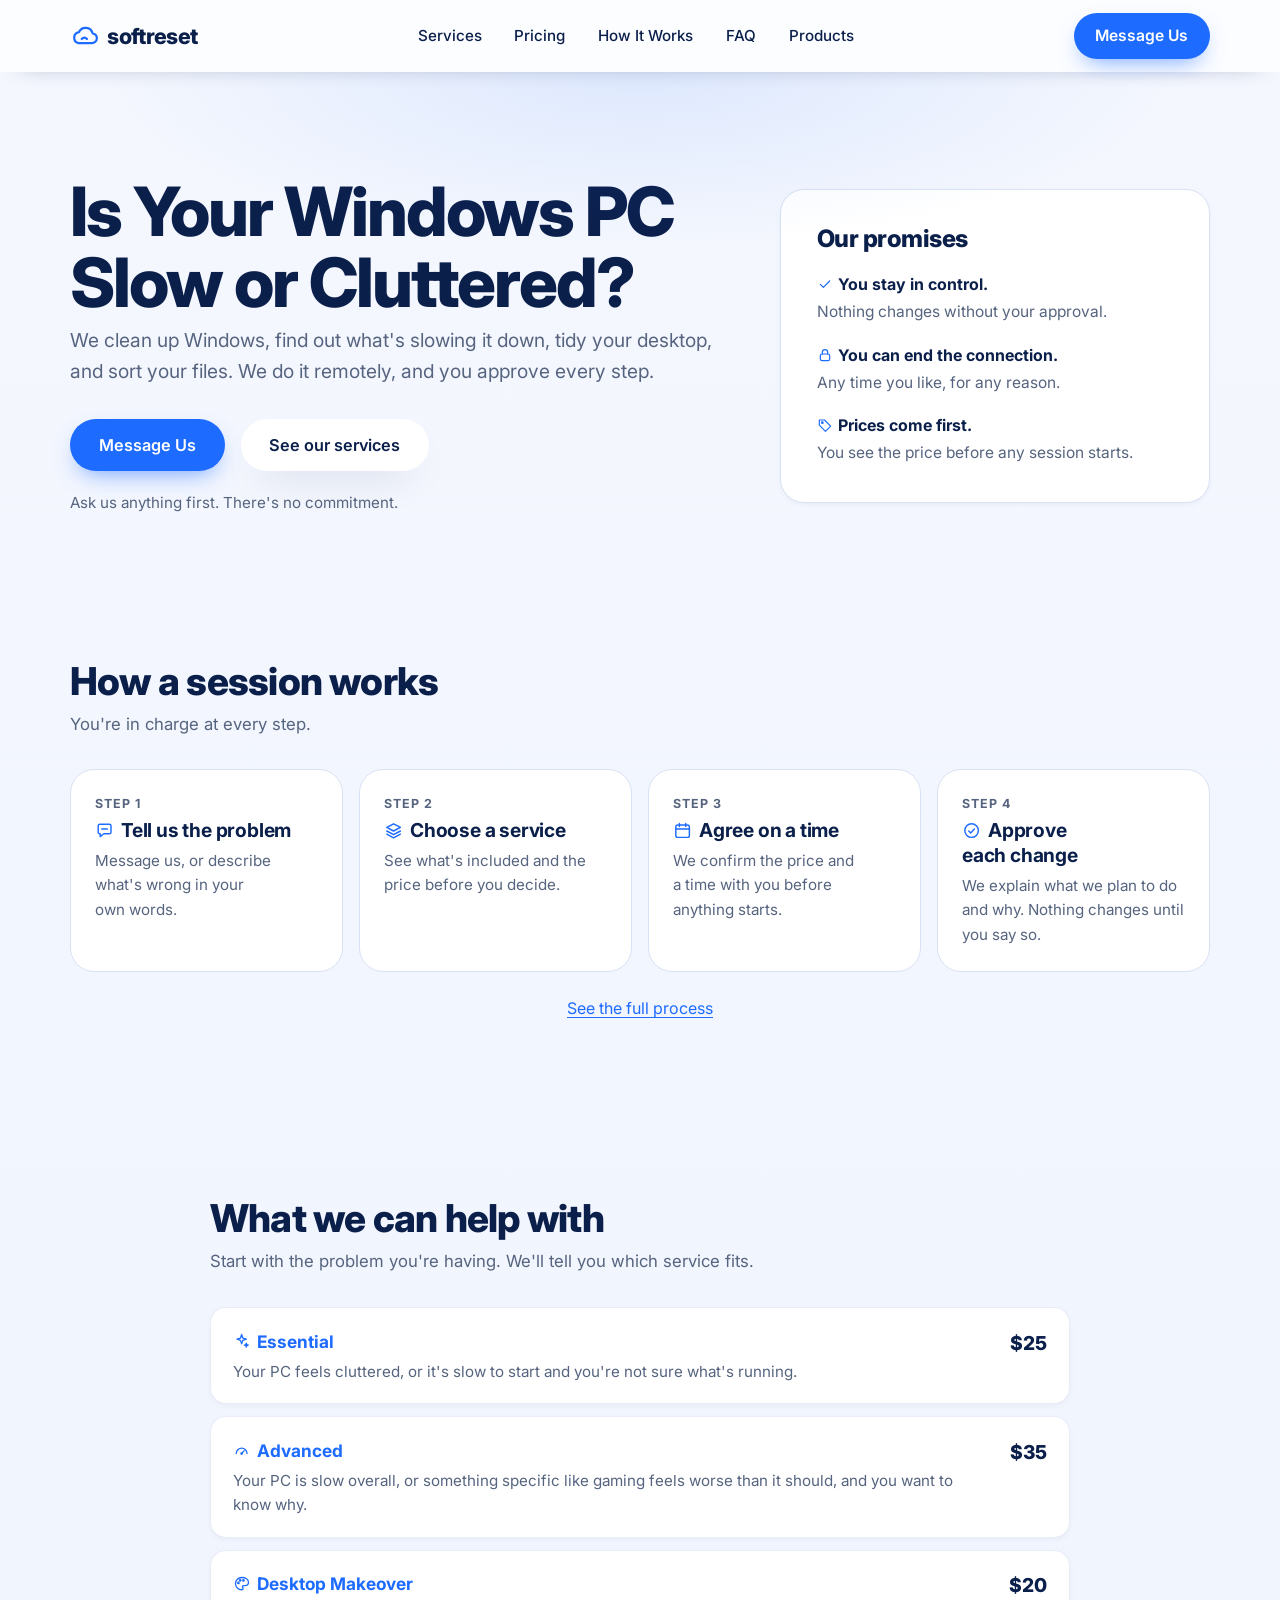
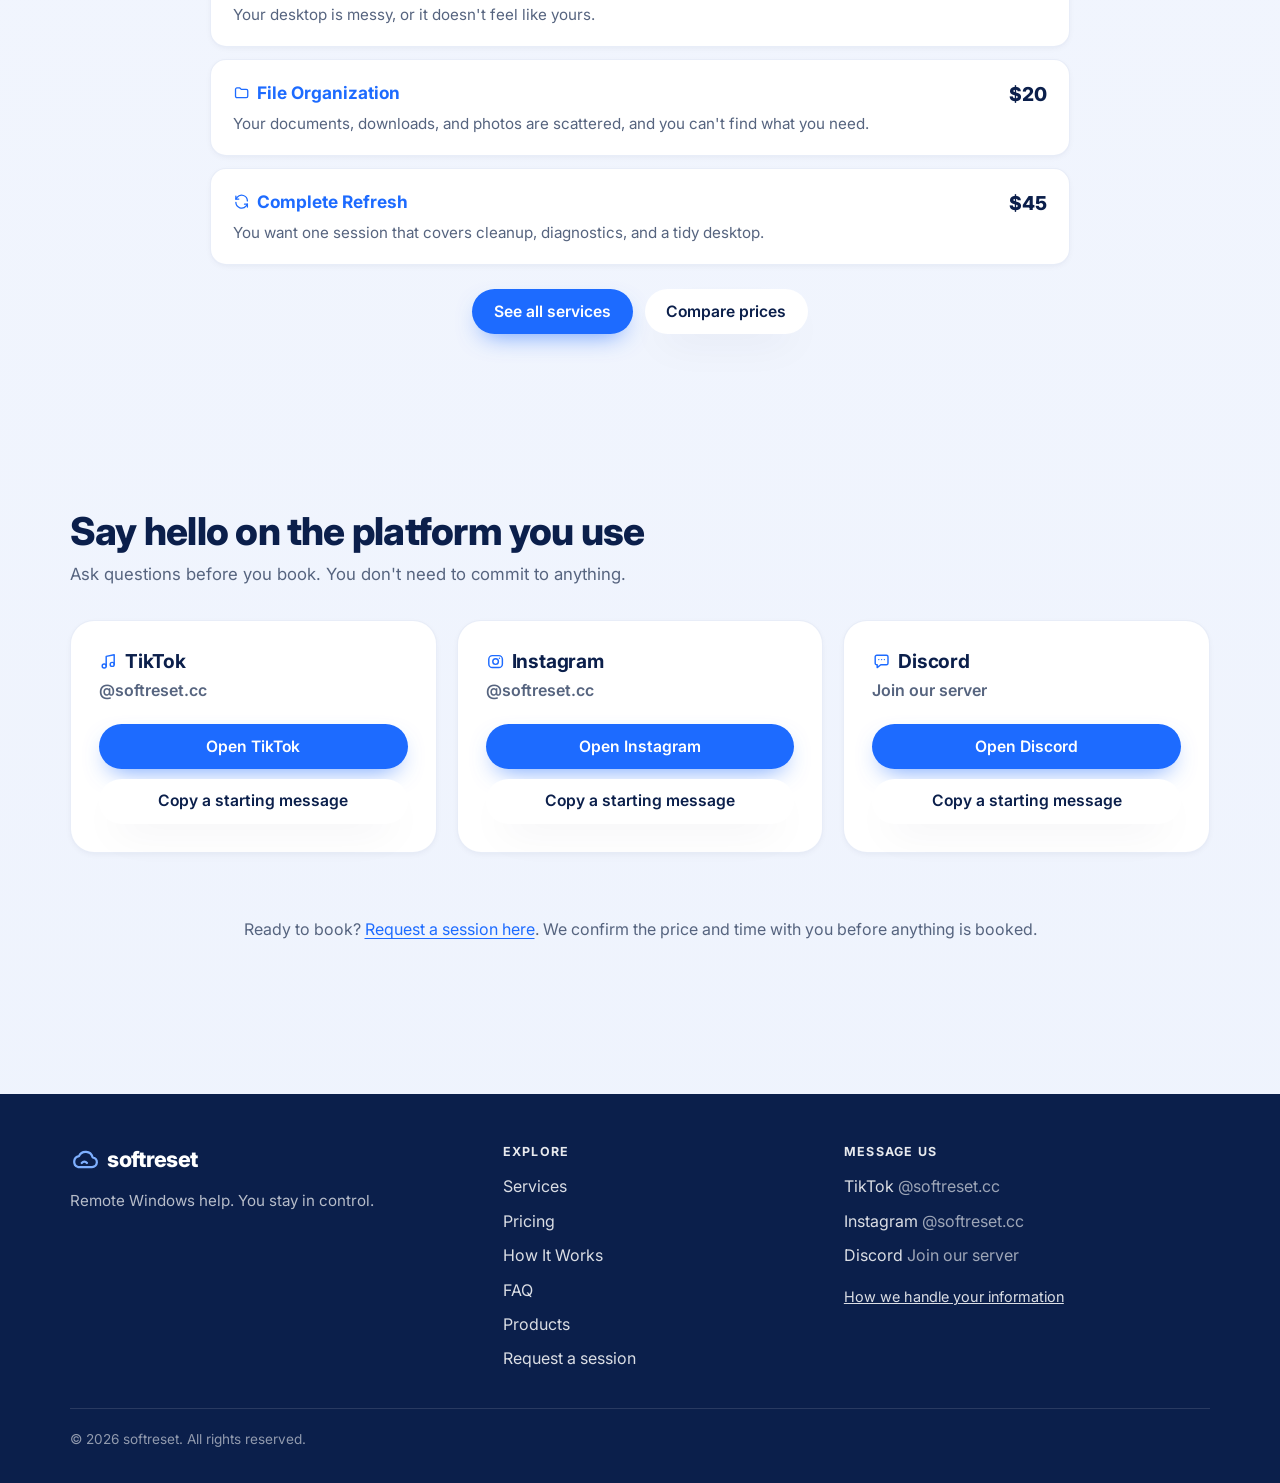
==== commit 789eacd9: "Multi-service requests, coming-soon products, type scale, services links - Request form: visitors ch" ====
--- a/index.html
+++ b/index.html
@@ -47,7 +47,7 @@
           <p class="lead">We clean up Windows, find out what's slowing it down, tidy your desktop, and sort your files. We do it remotely, and you approve every step.</p>
           <div class="hero-ctas">
             <a class="btn btn-primary btn-lg" href="contact.html" data-track="cta_message_us">Message Us</a>
-            <a class="btn btn-ghost btn-lg" href="services.html" data-track="cta_explore_services">Explore Services</a>
+            <a class="btn btn-ghost btn-lg" href="services.html" data-track="cta_explore_services">See our services</a>
           </div>
           <p class="hero-note">Ask us anything first. There's no commitment.</p>
         </div>
@@ -110,7 +110,7 @@
           <p>Start with the problem you're having. We'll tell you which service fits.</p>
         </div>
         <ul class="service-list" id="home-services"></ul>
-        <p class="section-link"><a href="services.html">See every service in detail</a> &middot; <a href="pricing.html">Compare prices</a></p>
+        <div class="actions-row"><a class="btn btn-primary" href="services.html">See all services</a> <a class="btn btn-ghost" href="pricing.html">Compare prices</a></div>
       </div>
     </section>
 
--- a/assets/css/styles.css
+++ b/assets/css/styles.css
@@ -1874,6 +1874,105 @@
   color: var(--muted);
 }
 
+/* ---------- Type scale: one size per role on every page ---------- */
+
+/* Section titles share one size and sit left, like the cards under them. */
+h2,
+.service-detail h2 {
+  font-size: clamp(1.75rem, 3.4vw, 2.4rem);
+}
+
+.section-head {
+  text-align: left;
+  max-width: 44rem;
+  margin: 0 0 2rem;
+}
+
+/* Titles inside cards and panels share one smaller size. */
+.card h2,
+.notice h2 {
+  font-size: 1.35rem;
+  line-height: 1.25;
+}
+
+/* Step numbers (restored from the original stylesheet; the rebuild had dropped them). */
+.num {
+  width: 40px;
+  height: 40px;
+  flex: none;
+  border-radius: 12px;
+  background: var(--navy);
+  color: #fff;
+  display: grid;
+  place-items: center;
+  font-weight: 700;
+  margin-bottom: 1rem;
+}
+
+/* Helper text is never smaller than 14.4px. */
+.hint,
+.hero-note,
+.service-note,
+.price-best,
+.shipping-note,
+.legend-note {
+  font-size: 0.95rem;
+}
+
+.fine {
+  font-size: 0.9rem;
+}
+
+#sum-note:empty {
+  display: none;
+}
+
+/* Stop single words from sitting alone on the last line. */
+p {
+  text-wrap: pretty;
+}
+
+li,
+dd,
+summary {
+  text-wrap: balance;
+}
+
+/* Section titles outside the section-head pattern use the same size. */
+.prose h2 {
+  font-size: clamp(1.75rem, 3.4vw, 2.4rem);
+}
+
+/* Services is one tap away on phones, where the other links sit behind the menu button. */
+.nav-services {
+  display: none;
+  align-items: center;
+  min-height: 2.75rem;
+  padding: 0 0.9rem;
+  border-radius: 999px;
+  background: var(--blue-tint);
+  color: var(--navy);
+  font-size: 0.95rem;
+  font-weight: 600;
+  text-decoration: none;
+  white-space: nowrap;
+}
+
+.nav-services[aria-current="page"] {
+  color: var(--blue);
+}
+
+@media (max-width: 1039px) {
+  .nav-services {
+    display: inline-flex;
+    margin-left: auto;
+  }
+
+  .nav-toggle {
+    margin-left: 0.5rem;
+  }
+}
+
 /* ---------- Accessibility preferences ---------- */
 
 /* Reduced motion: no movement, no springing, no smooth scrolling. Colour and opacity still change, briefly,
